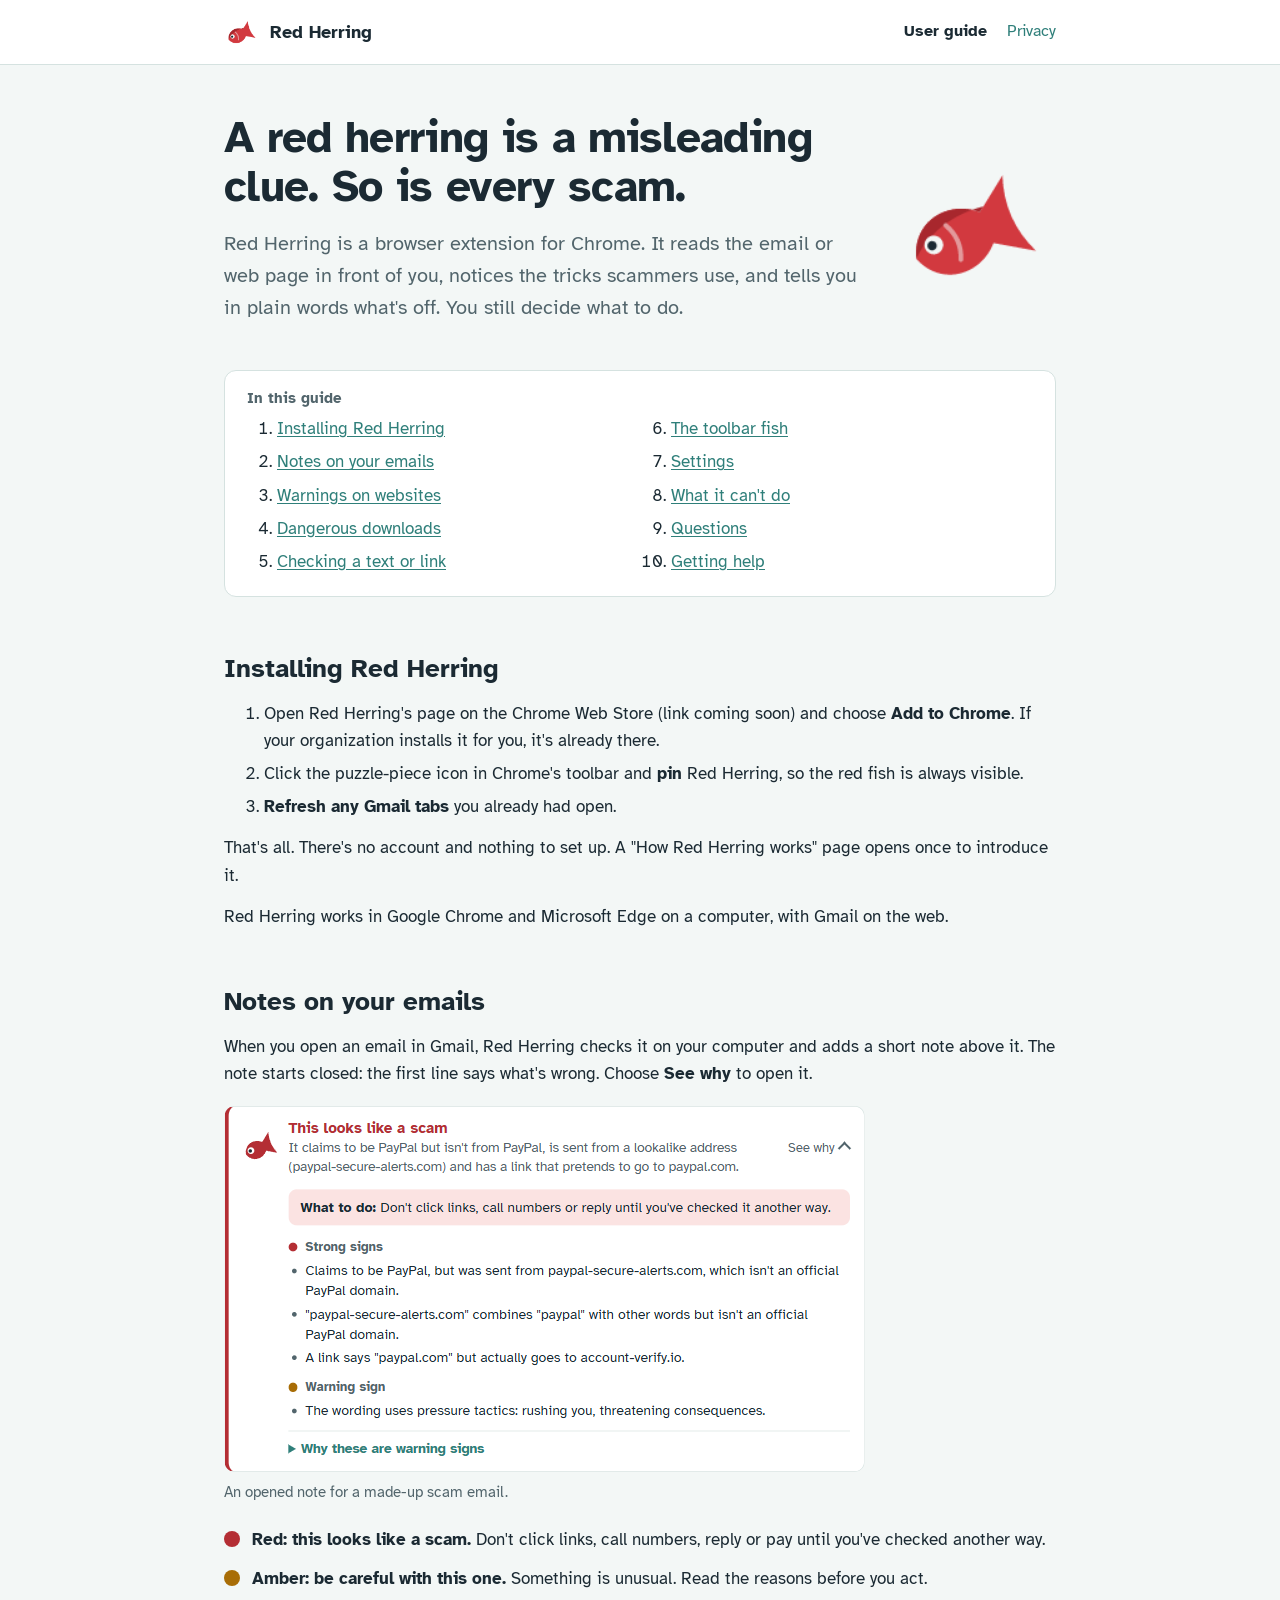
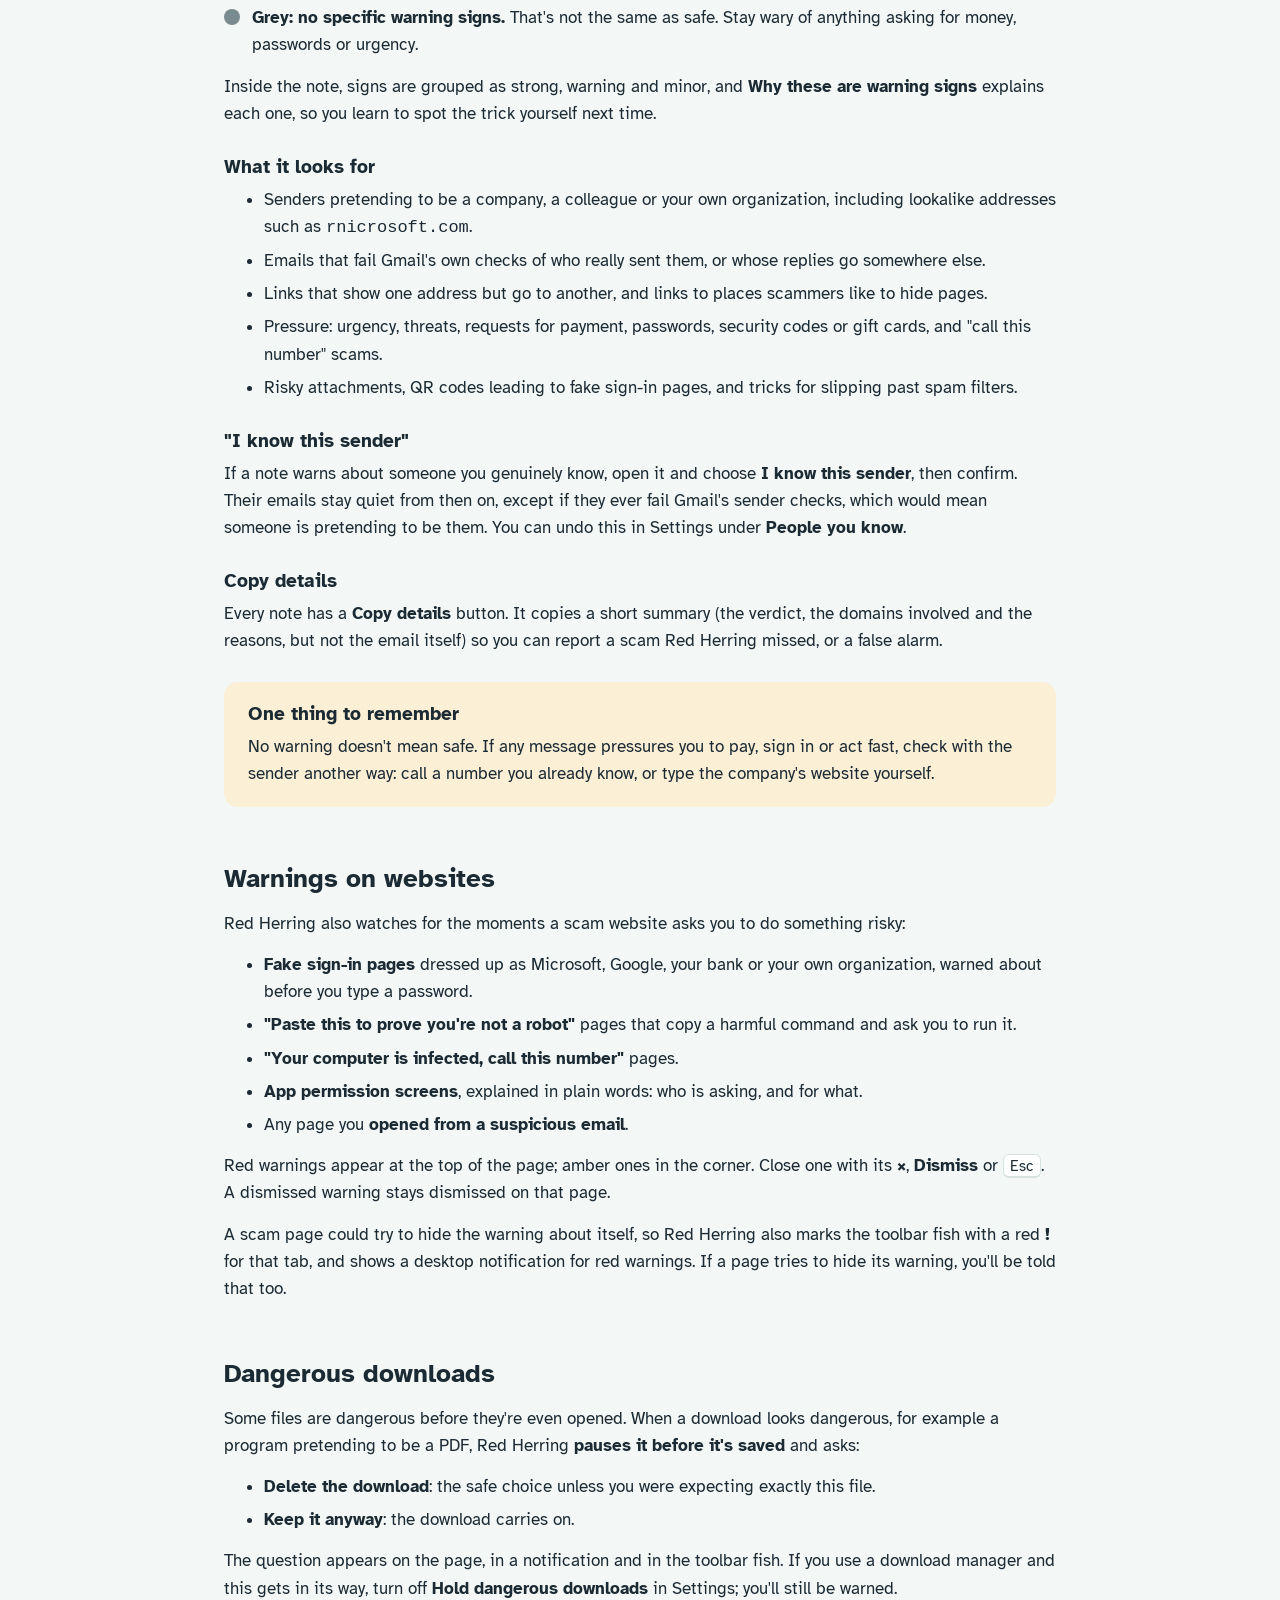
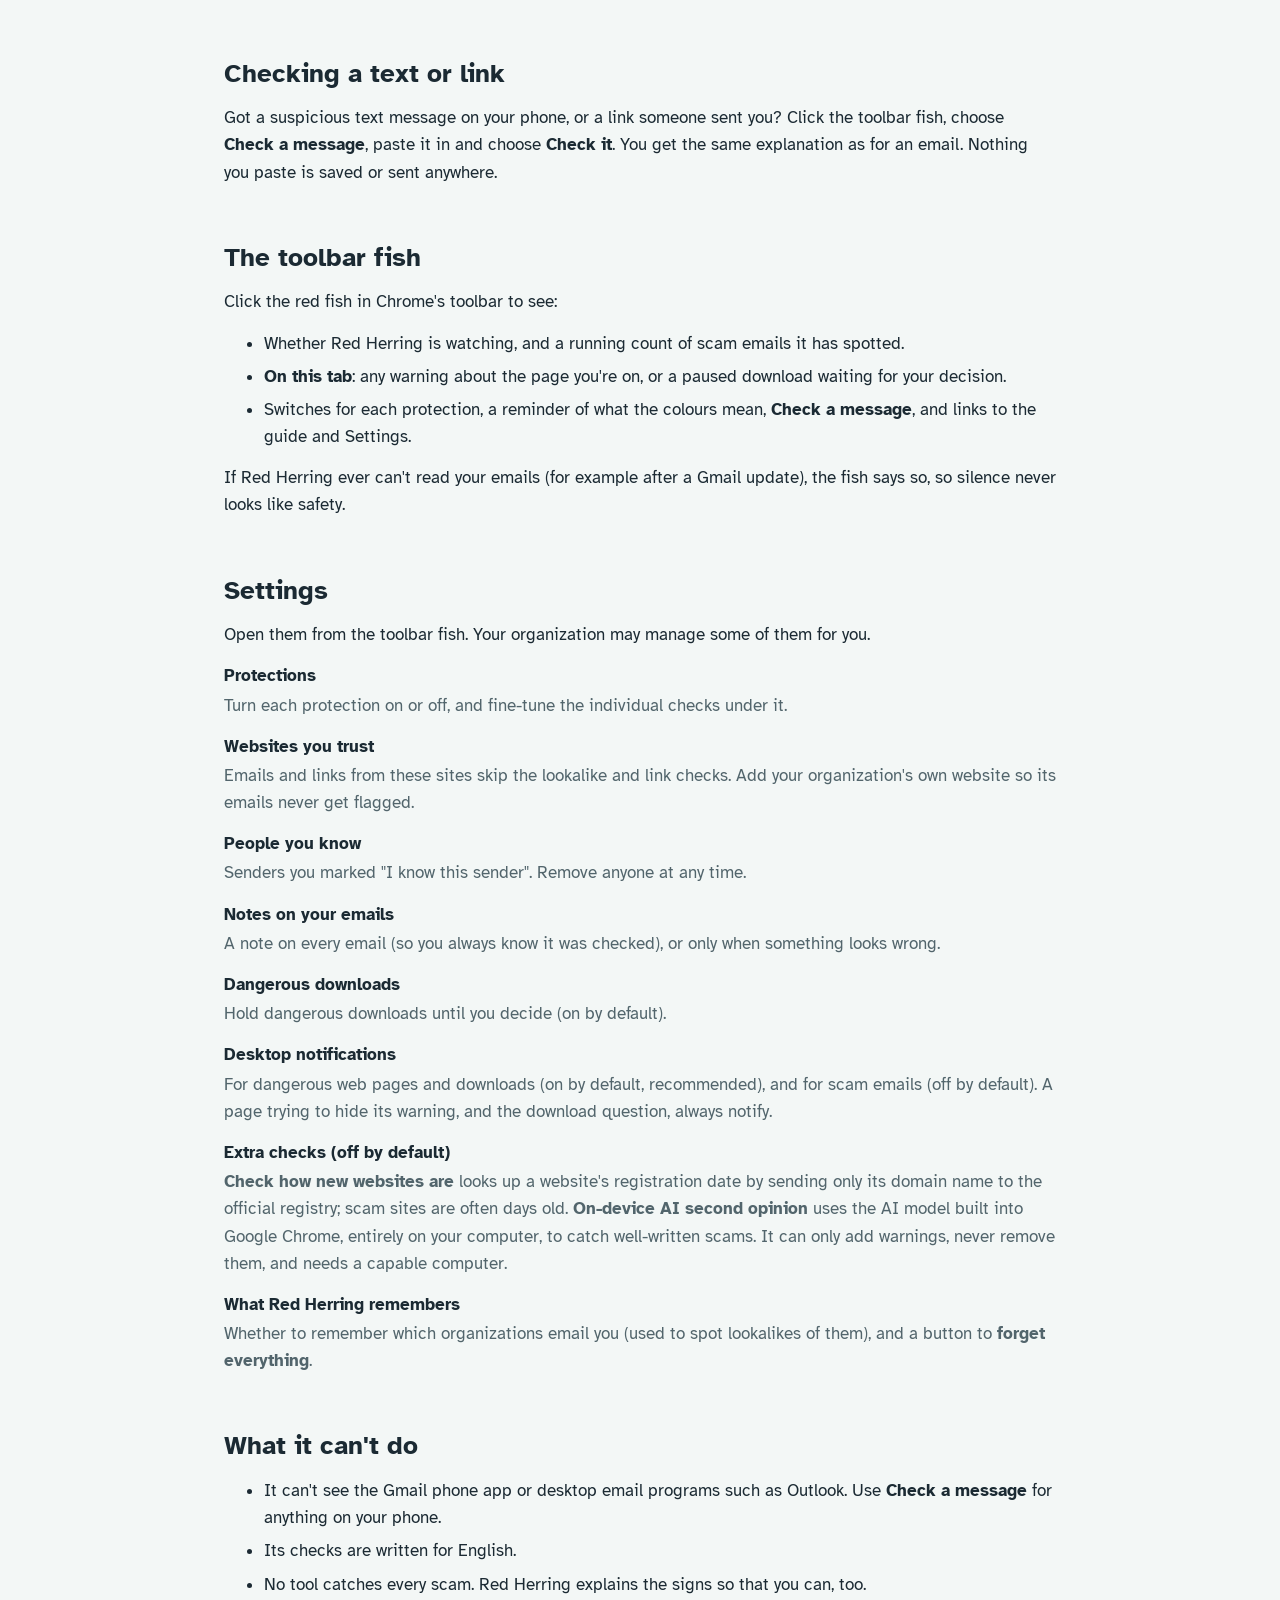
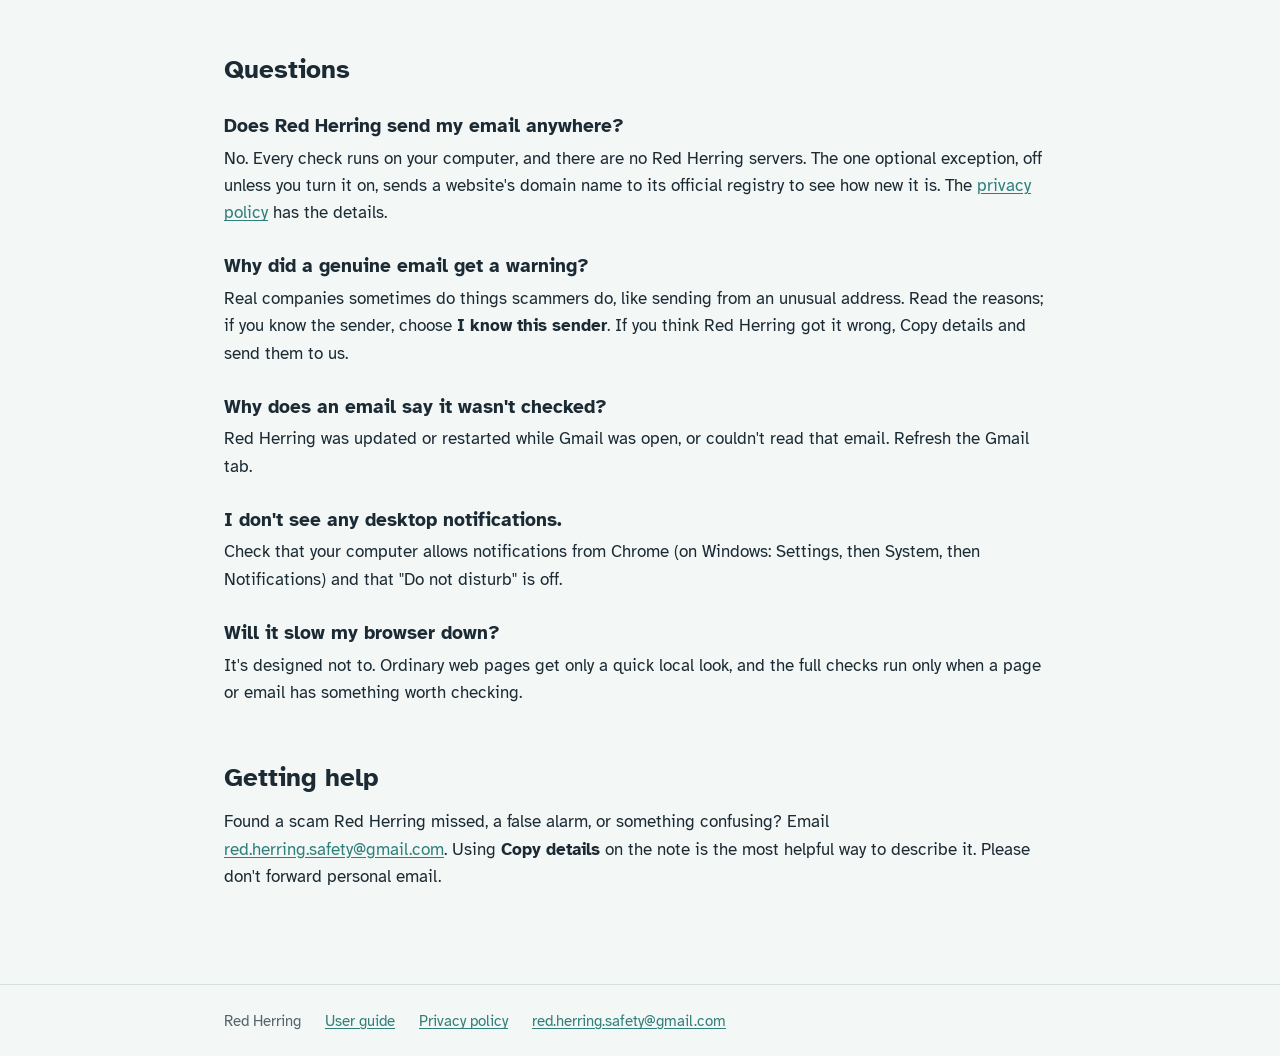
==== index.html @ 5241ccdd "Red Herring user guide and privacy policy Public pages for the Red Herring browser extension, served" ====
<!doctype html>
<html lang="en">
<head>
  <meta charset="utf-8">
  <meta name="viewport" content="width=device-width, initial-scale=1">
  <title>Red Herring user guide</title>
  <meta name="description" content="Red Herring explains why an email, sign-in page or download looks like a scam, in plain words. Everything runs on your computer.">
  <link rel="icon" href="assets/favicon.png">
  <link rel="stylesheet" href="assets/site.css">
</head>
<body>
  <header class="site-header">
    <div class="inner">
      <a class="brand" href="./"><img src="assets/fish.png" alt="">Red Herring</a>
      <nav aria-label="Site">
        <a href="./" aria-current="page">User guide</a>
        <a href="privacy.html">Privacy</a>
      </nav>
    </div>
  </header>

  <main>
    <div class="hero">
      <div>
        <h1>A red herring is a misleading clue. So is every scam.</h1>
        <p class="lede">Red Herring is a browser extension for Chrome. It reads the email or web page in front of you, notices the tricks scammers use, and tells you in plain words what's off. You still decide what to do.</p>
      </div>
      <img src="assets/fish.png" alt="The Red Herring fish">
    </div>

    <nav class="contents" aria-labelledby="contents-heading">
      <h2 id="contents-heading">In this guide</h2>
      <ol>
        <li><a href="#install">Installing Red Herring</a></li>
        <li><a href="#email">Notes on your emails</a></li>
        <li><a href="#web">Warnings on websites</a></li>
        <li><a href="#downloads">Dangerous downloads</a></li>
        <li><a href="#check">Checking a text or link</a></li>
        <li><a href="#popup">The toolbar fish</a></li>
        <li><a href="#settings">Settings</a></li>
        <li><a href="#limits">What it can't do</a></li>
        <li><a href="#faq">Questions</a></li>
        <li><a href="#help">Getting help</a></li>
      </ol>
    </nav>

    <h2 id="install">Installing Red Herring</h2>
    <ol>
      <li>Open Red Herring's page on the Chrome Web Store (link coming soon) and choose <strong>Add to Chrome</strong>. If your organization installs it for you, it's already there.</li>
      <li>Click the puzzle-piece icon in Chrome's toolbar and <strong>pin</strong> Red Herring, so the red fish is always visible.</li>
      <li><strong>Refresh any Gmail tabs</strong> you already had open.</li>
    </ol>
    <p>That's all. There's no account and nothing to set up. A "How Red Herring works" page opens once to introduce it.</p>
    <p>Red Herring works in Google Chrome and Microsoft Edge on a computer, with Gmail on the web.</p>

    <h2 id="email">Notes on your emails</h2>
    <p>When you open an email in Gmail, Red Herring checks it on your computer and adds a short note above it. The note starts closed: the first line says what's wrong. Choose <strong>See why</strong> to open it.</p>
    <figure>
      <img src="assets/example-note.png" width="641" height="367" alt="An opened Red Herring note headed 'This looks like a scam', listing strong signs: a sender pretending to be PayPal from a lookalike address, and a link that pretends to go to paypal.com.">
      <figcaption>An opened note for a made-up scam email.</figcaption>
    </figure>
    <ul class="key">
      <li><span class="swatch danger"></span><span><strong>Red: this looks like a scam.</strong> Don't click links, call numbers, reply or pay until you've checked another way.</span></li>
      <li><span class="swatch caution"></span><span><strong>Amber: be careful with this one.</strong> Something is unusual. Read the reasons before you act.</span></li>
      <li><span class="swatch ok"></span><span><strong>Grey: no specific warning signs.</strong> That's not the same as safe. Stay wary of anything asking for money, passwords or urgency.</span></li>
    </ul>
    <p>Inside the note, signs are grouped as strong, warning and minor, and <strong>Why these are warning signs</strong> explains each one, so you learn to spot the trick yourself next time.</p>

    <h3>What it looks for</h3>
    <ul>
      <li>Senders pretending to be a company, a colleague or your own organization, including lookalike addresses such as <code>rnicrosoft.com</code>.</li>
      <li>Emails that fail Gmail's own checks of who really sent them, or whose replies go somewhere else.</li>
      <li>Links that show one address but go to another, and links to places scammers like to hide pages.</li>
      <li>Pressure: urgency, threats, requests for payment, passwords, security codes or gift cards, and "call this number" scams.</li>
      <li>Risky attachments, QR codes leading to fake sign-in pages, and tricks for slipping past spam filters.</li>
    </ul>

    <h3>"I know this sender"</h3>
    <p>If a note warns about someone you genuinely know, open it and choose <strong>I know this sender</strong>, then confirm. Their emails stay quiet from then on, except if they ever fail Gmail's sender checks, which would mean someone is pretending to be them. You can undo this in Settings under <strong>People you know</strong>.</p>

    <h3>Copy details</h3>
    <p>Every note has a <strong>Copy details</strong> button. It copies a short summary (the verdict, the domains involved and the reasons, but not the email itself) so you can report a scam Red Herring missed, or a false alarm.</p>

    <div class="callout">
      <h3>One thing to remember</h3>
      <p>No warning doesn't mean safe. If any message pressures you to pay, sign in or act fast, check with the sender another way: call a number you already know, or type the company's website yourself.</p>
    </div>

    <h2 id="web">Warnings on websites</h2>
    <p>Red Herring also watches for the moments a scam website asks you to do something risky:</p>
    <ul>
      <li><strong>Fake sign-in pages</strong> dressed up as Microsoft, Google, your bank or your own organization, warned about before you type a password.</li>
      <li><strong>"Paste this to prove you're not a robot"</strong> pages that copy a harmful command and ask you to run it.</li>
      <li><strong>"Your computer is infected, call this number"</strong> pages.</li>
      <li><strong>App permission screens</strong>, explained in plain words: who is asking, and for what.</li>
      <li>Any page you <strong>opened from a suspicious email</strong>.</li>
    </ul>
    <p>Red warnings appear at the top of the page; amber ones in the corner. Close one with its <strong>×</strong>, <strong>Dismiss</strong> or <kbd>Esc</kbd>. A dismissed warning stays dismissed on that page.</p>
    <p>A scam page could try to hide the warning about itself, so Red Herring also marks the toolbar fish with a red <strong>!</strong> for that tab, and shows a desktop notification for red warnings. If a page tries to hide its warning, you'll be told that too.</p>

    <h2 id="downloads">Dangerous downloads</h2>
    <p>Some files are dangerous before they're even opened. When a download looks dangerous, for example a program pretending to be a PDF, Red Herring <strong>pauses it before it's saved</strong> and asks:</p>
    <ul>
      <li><strong>Delete the download</strong>: the safe choice unless you were expecting exactly this file.</li>
      <li><strong>Keep it anyway</strong>: the download carries on.</li>
    </ul>
    <p>The question appears on the page, in a notification and in the toolbar fish. If you use a download manager and this gets in its way, turn off <strong>Hold dangerous downloads</strong> in Settings; you'll still be warned.</p>

    <h2 id="check">Checking a text or link</h2>
    <p>Got a suspicious text message on your phone, or a link someone sent you? Click the toolbar fish, choose <strong>Check a message</strong>, paste it in and choose <strong>Check it</strong>. You get the same explanation as for an email. Nothing you paste is saved or sent anywhere.</p>

    <h2 id="popup">The toolbar fish</h2>
    <p>Click the red fish in Chrome's toolbar to see:</p>
    <ul>
      <li>Whether Red Herring is watching, and a running count of scam emails it has spotted.</li>
      <li><strong>On this tab</strong>: any warning about the page you're on, or a paused download waiting for your decision.</li>
      <li>Switches for each protection, a reminder of what the colours mean, <strong>Check a message</strong>, and links to the guide and Settings.</li>
    </ul>
    <p>If Red Herring ever can't read your emails (for example after a Gmail update), the fish says so, so silence never looks like safety.</p>

    <h2 id="settings">Settings</h2>
    <p>Open them from the toolbar fish. Your organization may manage some of them for you.</p>
    <dl>
      <dt>Protections</dt>
      <dd>Turn each protection on or off, and fine-tune the individual checks under it.</dd>
      <dt>Websites you trust</dt>
      <dd>Emails and links from these sites skip the lookalike and link checks. Add your organization's own website so its emails never get flagged.</dd>
      <dt>People you know</dt>
      <dd>Senders you marked "I know this sender". Remove anyone at any time.</dd>
      <dt>Notes on your emails</dt>
      <dd>A note on every email (so you always know it was checked), or only when something looks wrong.</dd>
      <dt>Dangerous downloads</dt>
      <dd>Hold dangerous downloads until you decide (on by default).</dd>
      <dt>Desktop notifications</dt>
      <dd>For dangerous web pages and downloads (on by default, recommended), and for scam emails (off by default). A page trying to hide its warning, and the download question, always notify.</dd>
      <dt>Extra checks (off by default)</dt>
      <dd><strong>Check how new websites are</strong> looks up a website's registration date by sending only its domain name to the official registry; scam sites are often days old. <strong>On-device AI second opinion</strong> uses the AI model built into Google Chrome, entirely on your computer, to catch well-written scams. It can only add warnings, never remove them, and needs a capable computer.</dd>
      <dt>What Red Herring remembers</dt>
      <dd>Whether to remember which organizations email you (used to spot lookalikes of them), and a button to <strong>forget everything</strong>.</dd>
    </dl>

    <h2 id="limits">What it can't do</h2>
    <ul>
      <li>It can't see the Gmail phone app or desktop email programs such as Outlook. Use <strong>Check a message</strong> for anything on your phone.</li>
      <li>Its checks are written for English.</li>
      <li>No tool catches every scam. Red Herring explains the signs so that you can, too.</li>
    </ul>

    <h2 id="faq">Questions</h2>
    <h3>Does Red Herring send my email anywhere?</h3>
    <p>No. Every check runs on your computer, and there are no Red Herring servers. The one optional exception, off unless you turn it on, sends a website's domain name to its official registry to see how new it is. The <a href="privacy.html">privacy policy</a> has the details.</p>
    <h3>Why did a genuine email get a warning?</h3>
    <p>Real companies sometimes do things scammers do, like sending from an unusual address. Read the reasons; if you know the sender, choose <strong>I know this sender</strong>. If you think Red Herring got it wrong, Copy details and send them to us.</p>
    <h3>Why does an email say it wasn't checked?</h3>
    <p>Red Herring was updated or restarted while Gmail was open, or couldn't read that email. Refresh the Gmail tab.</p>
    <h3>I don't see any desktop notifications.</h3>
    <p>Check that your computer allows notifications from Chrome (on Windows: Settings, then System, then Notifications) and that "Do not disturb" is off.</p>
    <h3>Will it slow my browser down?</h3>
    <p>It's designed not to. Ordinary web pages get only a quick local look, and the full checks run only when a page or email has something worth checking.</p>

    <h2 id="help">Getting help</h2>
    <p>Found a scam Red Herring missed, a false alarm, or something confusing? Email <a href="mailto:red.herring.safety@gmail.com">red.herring.safety@gmail.com</a>. Using <strong>Copy details</strong> on the note is the most helpful way to describe it. Please don't forward personal email.</p>
  </main>

  <footer class="site-footer">
    <div class="inner">
      <span>Red Herring</span>
      <a href="./">User guide</a>
      <a href="privacy.html">Privacy policy</a>
      <a href="mailto:red.herring.safety@gmail.com">red.herring.safety@gmail.com</a>
    </div>
  </footer>
</body>
</html>
---- assets/site.css ----
/* Red Herring - public pages. Same look as the extension: calm sea tones,
   herring red kept for the fish and real danger. */

@font-face {
  font-family: 'Atkinson Hyperlegible';
  src: url('fonts/atkinson-hyperlegible-latin-400-normal.woff2') format('woff2');
  font-weight: 400;
  font-display: swap;
}
@font-face {
  font-family: 'Atkinson Hyperlegible';
  src: url('fonts/atkinson-hyperlegible-latin-700-normal.woff2') format('woff2');
  font-weight: 700;
  font-display: swap;
}

:root {
  --paper: #f3f7f6;
  --surface: #ffffff;
  --ink: #1b2a33;
  --muted: #52656c;
  --line: #d5e2e0;
  --tide: #2f7f7a;
  --tide-soft: #dcefec;
  --amber: #a86d06;
  --amber-soft: #fbefd6;
  --red: #b42e34;
  --red-soft: #fbe3e2;
  --neutral: #7a8b90;
  color-scheme: light dark;
}
@media (prefers-color-scheme: dark) {
  :root:not([data-theme='light']) {
    --paper: #12232b;
    --surface: #182d36;
    --ink: #e4eeec;
    --muted: #9db2b5;
    --line: #2a434c;
    --tide: #5db8af;
    --tide-soft: #1d3d3f;
    --amber: #e0a63a;
    --amber-soft: #3a3120;
    --red: #f0676b;
    --red-soft: #402528;
    --neutral: #8fa2a6;
  }
}

* { box-sizing: border-box; }
html { -webkit-text-size-adjust: 100%; }
body {
  margin: 0;
  background: var(--paper);
  color: var(--ink);
  font: 17px/1.6 'Atkinson Hyperlegible', system-ui, sans-serif;
}
a { color: var(--tide); text-underline-offset: 2px; }
:focus-visible { outline: 2px solid var(--tide); outline-offset: 2px; border-radius: 4px; }
.muted { color: var(--muted); }

/* Site header: the fish and name, two links. */
.site-header { border-bottom: 1px solid var(--line); background: var(--surface); }
.site-header .inner { max-width: 880px; margin: 0 auto; padding: 14px 24px; display: flex; align-items: center; gap: 12px; }
.site-header .brand { display: flex; align-items: center; gap: 10px; font-weight: 700; color: var(--ink); text-decoration: none; font-size: 18px; }
.site-header .brand img { width: 36px; height: 36px; }
.site-header nav { margin-left: auto; display: flex; gap: 20px; font-size: 16px; }
.site-header nav a { text-decoration: none; }
.site-header nav a[aria-current='page'] { color: var(--ink); font-weight: 700; }

main { max-width: 880px; margin: 0 auto; padding: 48px 24px 80px; }
main.prose { max-width: 760px; }

h1 { font-size: clamp(30px, 4.6vw, 44px); line-height: 1.12; letter-spacing: -.015em; margin: 0 0 16px; }
h2 { font-size: 26px; line-height: 1.25; margin: 56px 0 14px; }
h3 { font-size: 19px; line-height: 1.3; margin: 28px 0 6px; }
p, ul, ol { margin: 0 0 14px; }
li + li { margin-top: 6px; }
.lede { font-size: 20px; color: var(--muted); max-width: 56ch; }

/* Hero on the guide. */
.hero { display: grid; grid-template-columns: 1fr auto; gap: 32px; align-items: center; }
.hero img { width: 160px; height: 160px; }

/* Contents list for the long guide. */
.contents { margin-top: 32px; padding: 18px 22px; border: 1px solid var(--line); border-radius: 12px; background: var(--surface); }
.contents h2 { font-size: 15px; margin: 0 0 8px; color: var(--muted); }
.contents ol { margin: 0; padding-left: 30px; columns: 2; column-gap: 32px; }
.contents li { break-inside: avoid; }

/* The verdict colours, explained once. */
.key { list-style: none; padding: 0; display: grid; gap: 12px; }
.key li { display: grid; grid-template-columns: 16px 1fr; gap: 12px; align-items: start; margin: 0; }
.key .swatch { width: 16px; height: 16px; border-radius: 50%; margin-top: 5px; }
.key .danger { background: var(--red); }
.key .caution { background: var(--amber); }
.key .ok { background: var(--neutral); }

figure { margin: 18px 0 22px; }
figure img { display: block; max-width: 100%; height: auto; border-radius: 10px; }
figcaption { font-size: 15px; color: var(--muted); margin-top: 8px; }

/* Settings and permissions read as definition lists. */
dl { margin: 0 0 14px; }
dt { font-weight: 700; margin-top: 14px; }
dd { margin: 2px 0 0; color: var(--muted); }

table { width: 100%; border-collapse: collapse; margin: 8px 0 20px; font-size: 16px; }
th, td { text-align: left; vertical-align: top; padding: 10px 12px; border-bottom: 1px solid var(--line); }
th { font-size: 14px; color: var(--muted); font-weight: 700; }
.table-wrap { overflow-x: auto; }

.callout { margin: 28px 0; padding: 20px 24px; border-radius: 14px; background: var(--amber-soft); }
.callout h2, .callout h3 { margin-top: 0; }
.callout p:last-child { margin-bottom: 0; }

.summary { padding: 20px 24px; border-radius: 14px; background: var(--tide-soft); }
.summary p:last-child { margin-bottom: 0; }

kbd { font: inherit; font-size: .9em; padding: 1px 6px; border: 1px solid var(--line); border-bottom-width: 2px; border-radius: 6px; background: var(--surface); }

.site-footer { border-top: 1px solid var(--line); }
.site-footer .inner { max-width: 880px; margin: 0 auto; padding: 24px; font-size: 15px; color: var(--muted); display: flex; flex-wrap: wrap; gap: 8px 24px; }

@media (max-width: 700px) {
  body { font-size: 16px; }
  main { padding: 32px 16px 64px; }
  .site-header .inner, .site-footer .inner { padding-left: 16px; padding-right: 16px; }
  .hero { grid-template-columns: 1fr; }
  .hero img { width: 96px; height: 96px; order: -1; }
  .contents ol { columns: 1; }
  /* The privacy table stacks: what, then why and where it goes. */
  table, tbody, tr, td { display: block; }
  thead { display: none; }
  tr { padding: 12px 0; border-bottom: 1px solid var(--line); }
  td { border: 0; padding: 2px 0; }
  td:first-child { font-weight: 700; }
  td:nth-child(2)::before { content: 'Why: '; color: var(--muted); font-weight: 700; }
  td:nth-child(3)::before { content: 'Where it goes: '; color: var(--muted); font-weight: 700; }
}
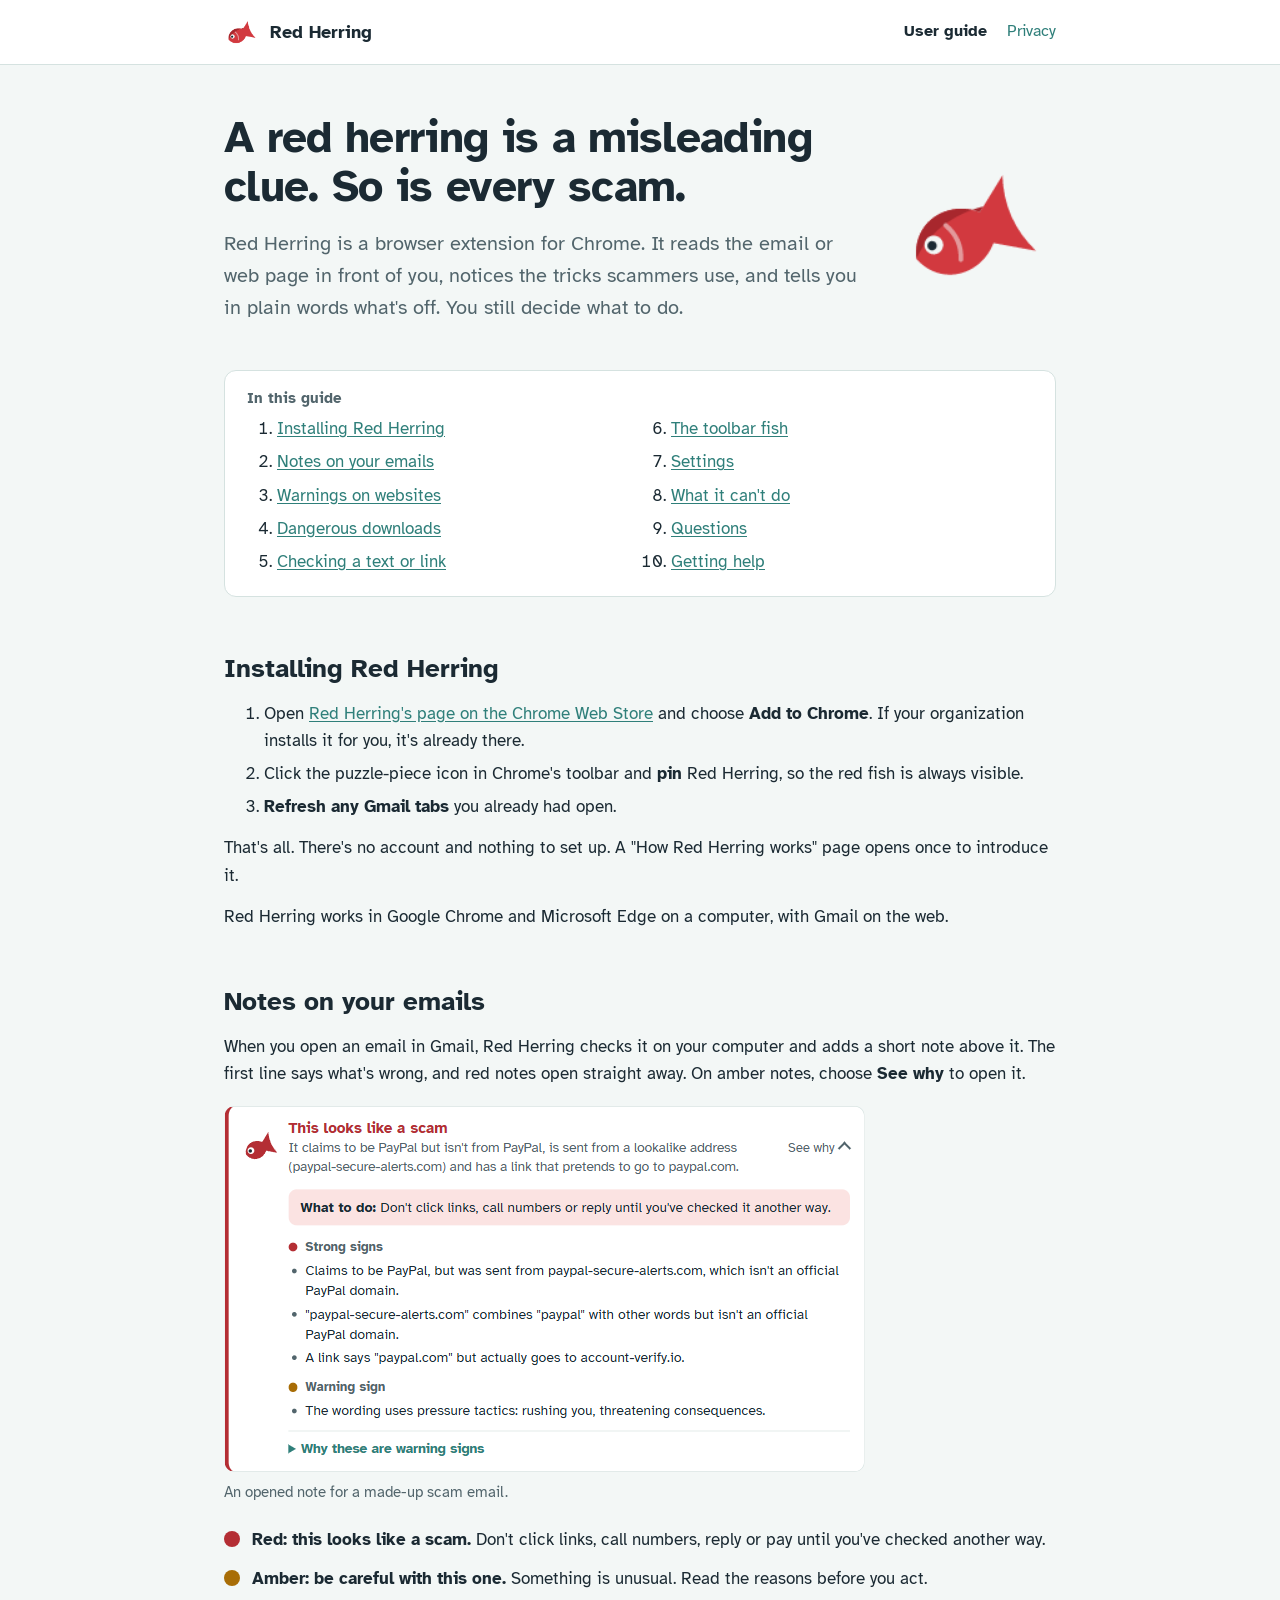
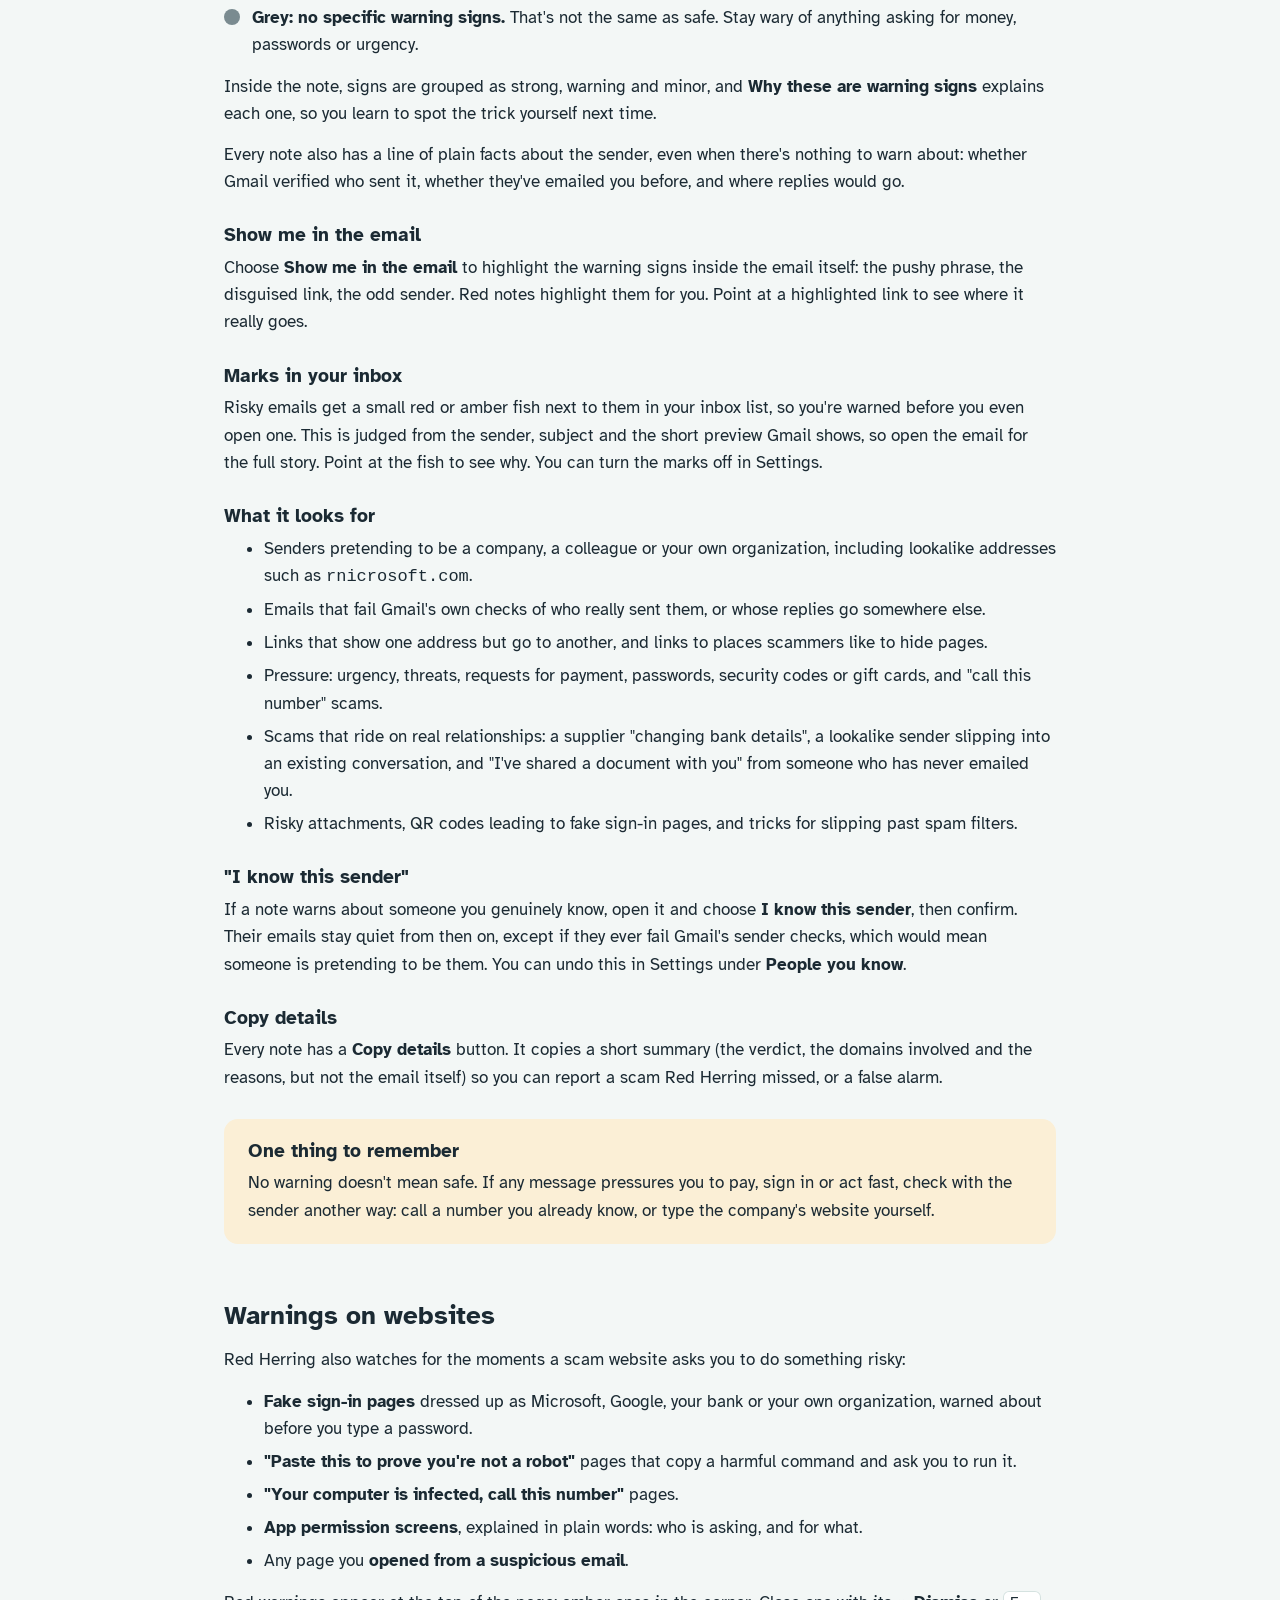
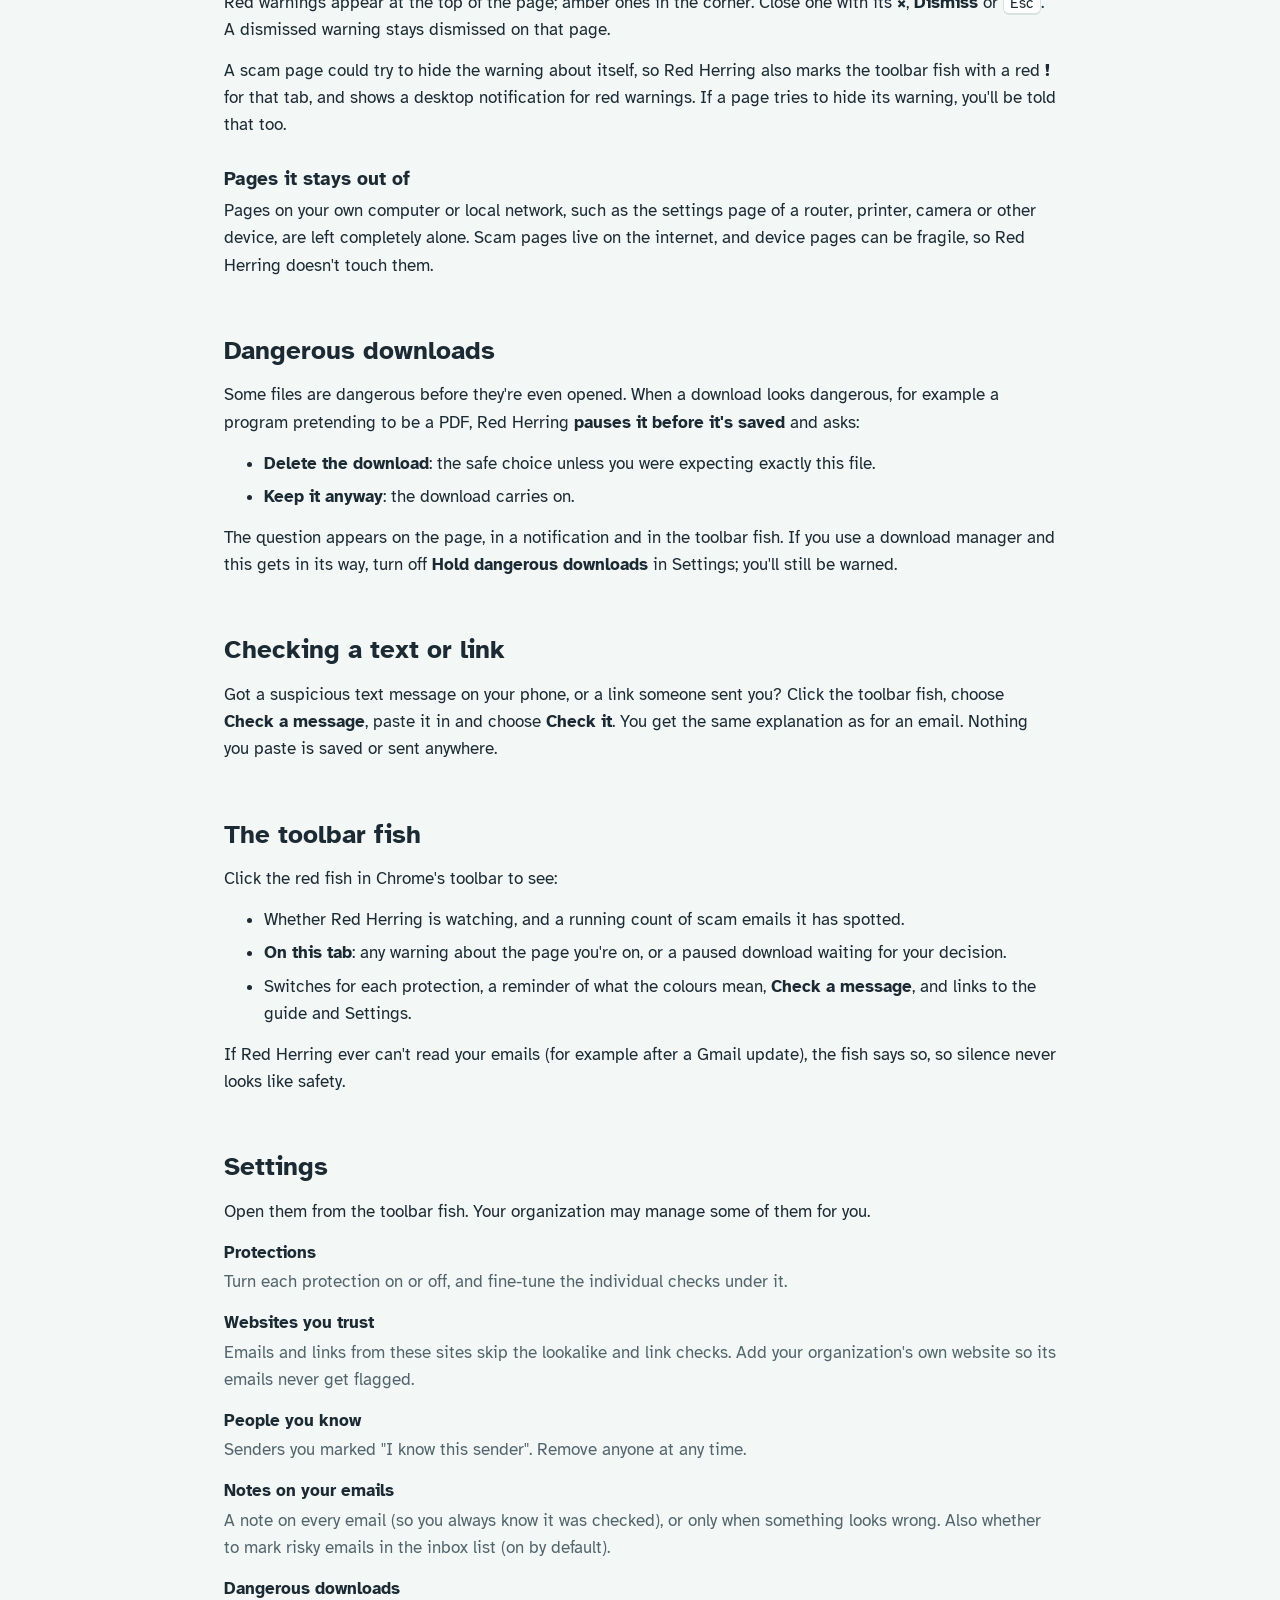
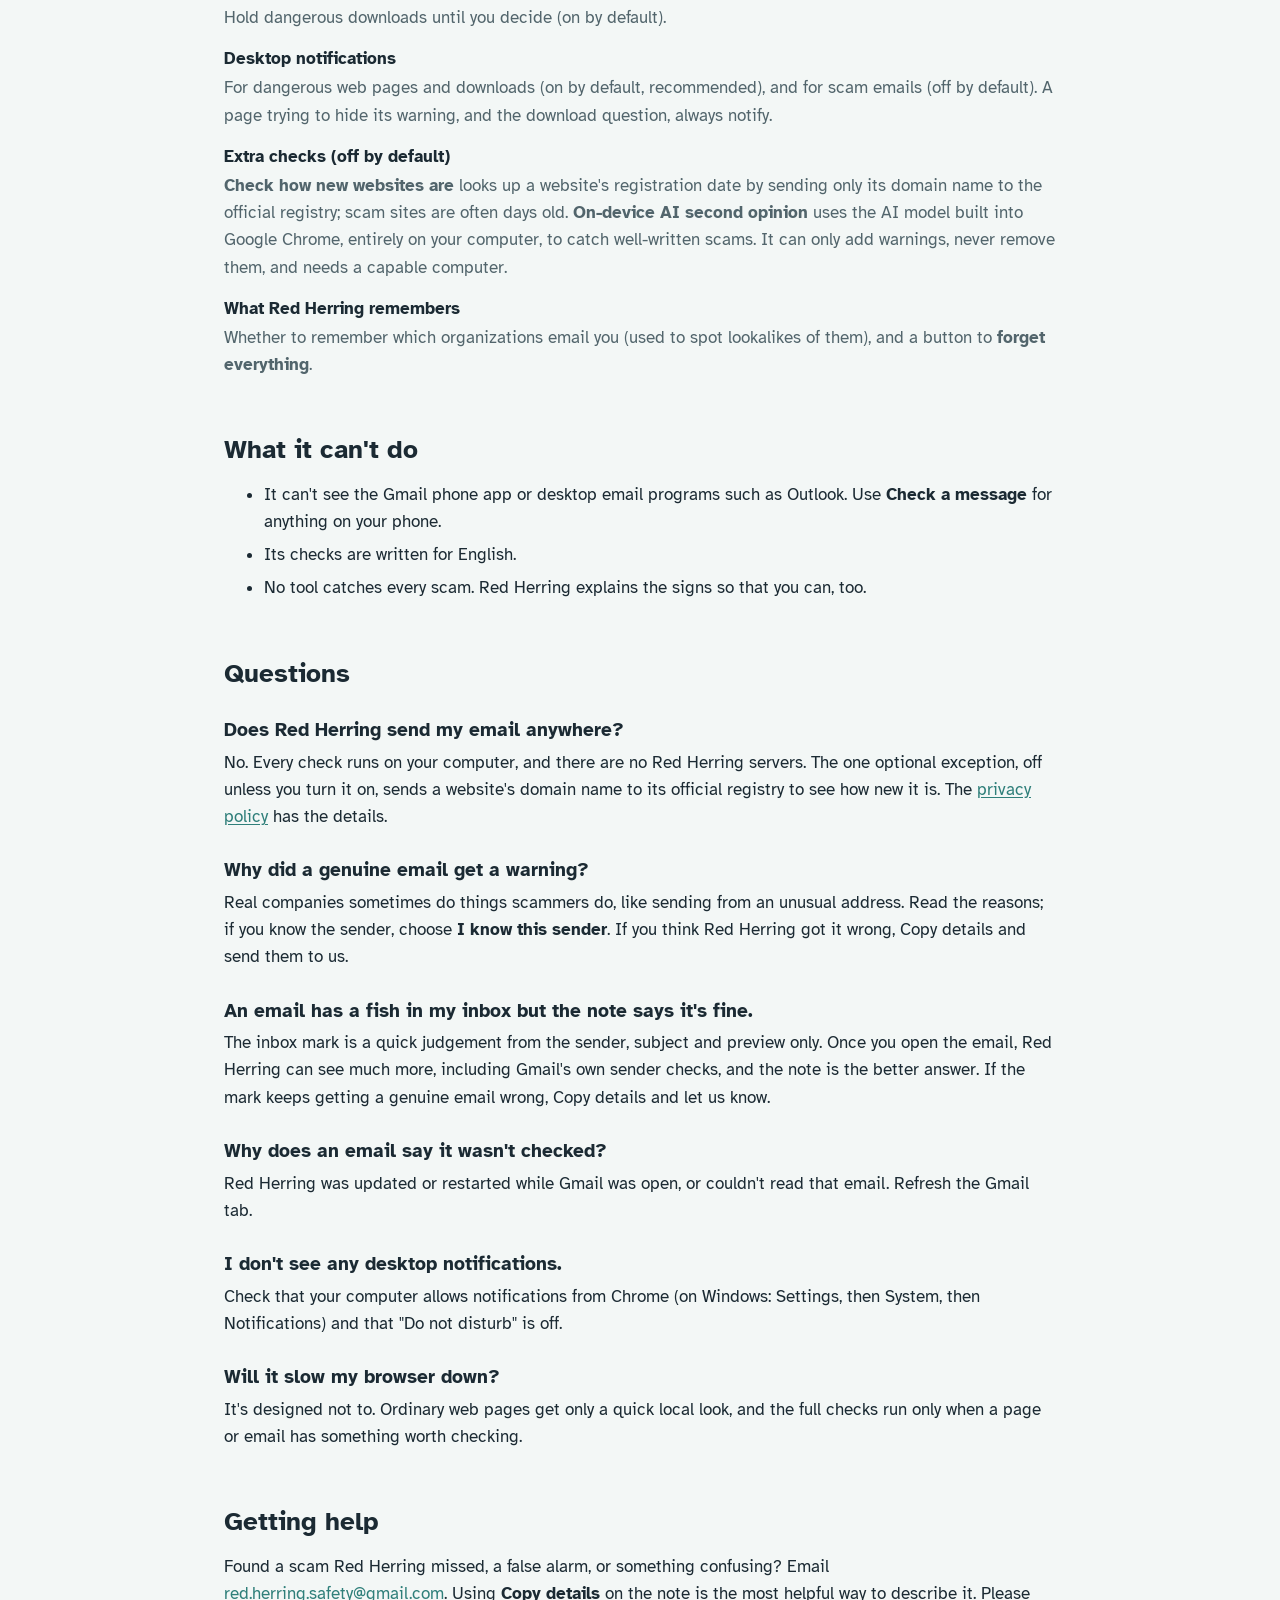
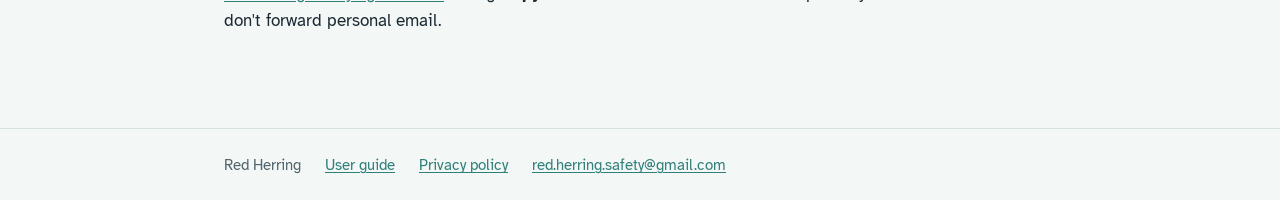
==== commit 6efef5d8: "Guide and privacy policy for 1.2.8: store link, inbox marks, Show me, sender facts, relationship sca" ====
--- a/index.html
+++ b/index.html
@@ -46,7 +46,7 @@
 
     <h2 id="install">Installing Red Herring</h2>
     <ol>
-      <li>Open Red Herring's page on the Chrome Web Store (link coming soon) and choose <strong>Add to Chrome</strong>. If your organization installs it for you, it's already there.</li>
+      <li>Open <a href="https://chromewebstore.google.com/detail/red-herring/didoebahhckkopghepgphhikphgeneka">Red Herring's page on the Chrome Web Store</a> and choose <strong>Add to Chrome</strong>. If your organization installs it for you, it's already there.</li>
       <li>Click the puzzle-piece icon in Chrome's toolbar and <strong>pin</strong> Red Herring, so the red fish is always visible.</li>
       <li><strong>Refresh any Gmail tabs</strong> you already had open.</li>
     </ol>
@@ -54,7 +54,7 @@
     <p>Red Herring works in Google Chrome and Microsoft Edge on a computer, with Gmail on the web.</p>
 
     <h2 id="email">Notes on your emails</h2>
-    <p>When you open an email in Gmail, Red Herring checks it on your computer and adds a short note above it. The note starts closed: the first line says what's wrong. Choose <strong>See why</strong> to open it.</p>
+    <p>When you open an email in Gmail, Red Herring checks it on your computer and adds a short note above it. The first line says what's wrong, and red notes open straight away. On amber notes, choose <strong>See why</strong> to open it.</p>
     <figure>
       <img src="assets/example-note.png" width="641" height="367" alt="An opened Red Herring note headed 'This looks like a scam', listing strong signs: a sender pretending to be PayPal from a lookalike address, and a link that pretends to go to paypal.com.">
       <figcaption>An opened note for a made-up scam email.</figcaption>
@@ -65,6 +65,13 @@
       <li><span class="swatch ok"></span><span><strong>Grey: no specific warning signs.</strong> That's not the same as safe. Stay wary of anything asking for money, passwords or urgency.</span></li>
     </ul>
     <p>Inside the note, signs are grouped as strong, warning and minor, and <strong>Why these are warning signs</strong> explains each one, so you learn to spot the trick yourself next time.</p>
+    <p>Every note also has a line of plain facts about the sender, even when there's nothing to warn about: whether Gmail verified who sent it, whether they've emailed you before, and where replies would go.</p>
+
+    <h3>Show me in the email</h3>
+    <p>Choose <strong>Show me in the email</strong> to highlight the warning signs inside the email itself: the pushy phrase, the disguised link, the odd sender. Red notes highlight them for you. Point at a highlighted link to see where it really goes.</p>
+
+    <h3>Marks in your inbox</h3>
+    <p>Risky emails get a small red or amber fish next to them in your inbox list, so you're warned before you even open one. This is judged from the sender, subject and the short preview Gmail shows, so open the email for the full story. Point at the fish to see why. You can turn the marks off in Settings.</p>
 
     <h3>What it looks for</h3>
     <ul>
@@ -72,6 +79,7 @@
       <li>Emails that fail Gmail's own checks of who really sent them, or whose replies go somewhere else.</li>
       <li>Links that show one address but go to another, and links to places scammers like to hide pages.</li>
       <li>Pressure: urgency, threats, requests for payment, passwords, security codes or gift cards, and "call this number" scams.</li>
+      <li>Scams that ride on real relationships: a supplier "changing bank details", a lookalike sender slipping into an existing conversation, and "I've shared a document with you" from someone who has never emailed you.</li>
       <li>Risky attachments, QR codes leading to fake sign-in pages, and tricks for slipping past spam filters.</li>
     </ul>
 
@@ -97,6 +105,8 @@
     </ul>
     <p>Red warnings appear at the top of the page; amber ones in the corner. Close one with its <strong>×</strong>, <strong>Dismiss</strong> or <kbd>Esc</kbd>. A dismissed warning stays dismissed on that page.</p>
     <p>A scam page could try to hide the warning about itself, so Red Herring also marks the toolbar fish with a red <strong>!</strong> for that tab, and shows a desktop notification for red warnings. If a page tries to hide its warning, you'll be told that too.</p>
+    <h3>Pages it stays out of</h3>
+    <p>Pages on your own computer or local network, such as the settings page of a router, printer, camera or other device, are left completely alone. Scam pages live on the internet, and device pages can be fragile, so Red Herring doesn't touch them.</p>
 
     <h2 id="downloads">Dangerous downloads</h2>
     <p>Some files are dangerous before they're even opened. When a download looks dangerous, for example a program pretending to be a PDF, Red Herring <strong>pauses it before it's saved</strong> and asks:</p>
@@ -128,7 +138,7 @@
       <dt>People you know</dt>
       <dd>Senders you marked "I know this sender". Remove anyone at any time.</dd>
       <dt>Notes on your emails</dt>
-      <dd>A note on every email (so you always know it was checked), or only when something looks wrong.</dd>
+      <dd>A note on every email (so you always know it was checked), or only when something looks wrong. Also whether to mark risky emails in the inbox list (on by default).</dd>
       <dt>Dangerous downloads</dt>
       <dd>Hold dangerous downloads until you decide (on by default).</dd>
       <dt>Desktop notifications</dt>
@@ -151,6 +161,8 @@
     <p>No. Every check runs on your computer, and there are no Red Herring servers. The one optional exception, off unless you turn it on, sends a website's domain name to its official registry to see how new it is. The <a href="privacy.html">privacy policy</a> has the details.</p>
     <h3>Why did a genuine email get a warning?</h3>
     <p>Real companies sometimes do things scammers do, like sending from an unusual address. Read the reasons; if you know the sender, choose <strong>I know this sender</strong>. If you think Red Herring got it wrong, Copy details and send them to us.</p>
+    <h3>An email has a fish in my inbox but the note says it's fine.</h3>
+    <p>The inbox mark is a quick judgement from the sender, subject and preview only. Once you open the email, Red Herring can see much more, including Gmail's own sender checks, and the note is the better answer. If the mark keeps getting a genuine email wrong, Copy details and let us know.</p>
     <h3>Why does an email say it wasn't checked?</h3>
     <p>Red Herring was updated or restarted while Gmail was open, or couldn't read that email. Refresh the Gmail tab.</p>
     <h3>I don't see any desktop notifications.</h3>
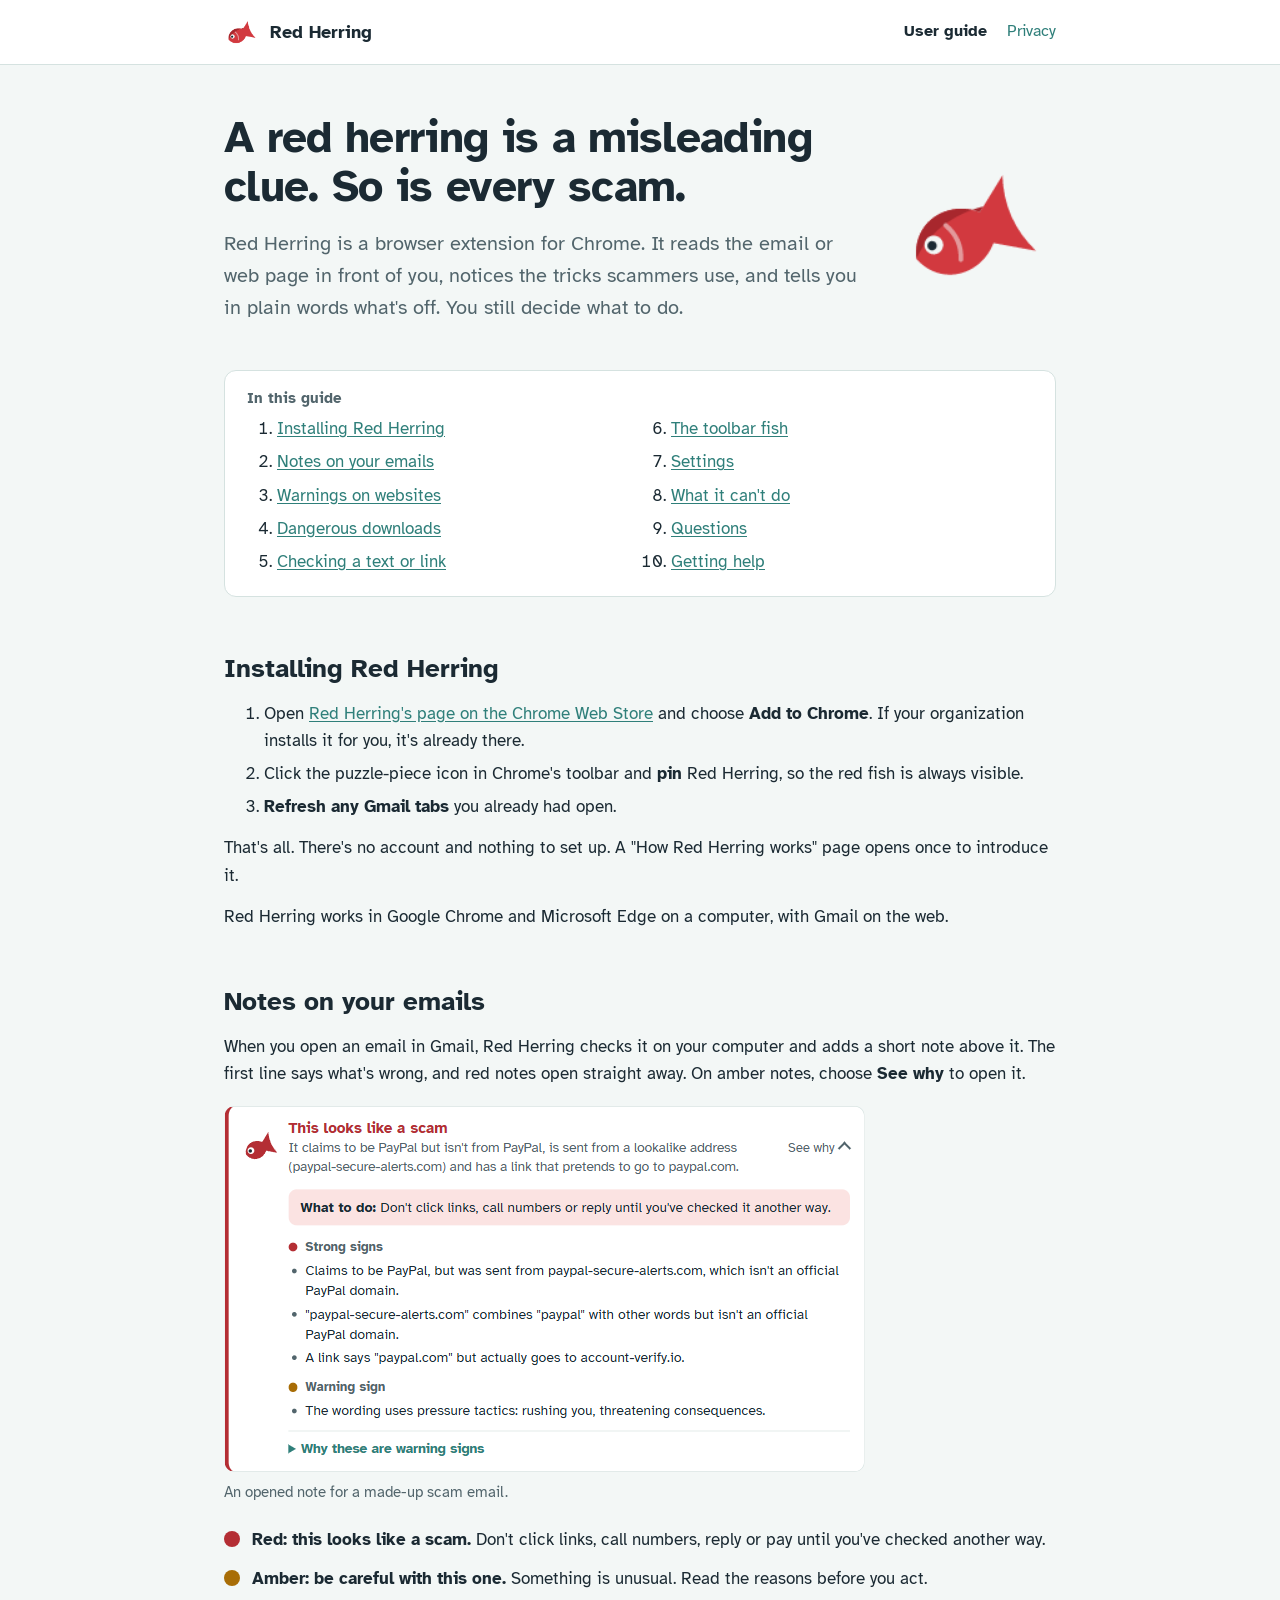
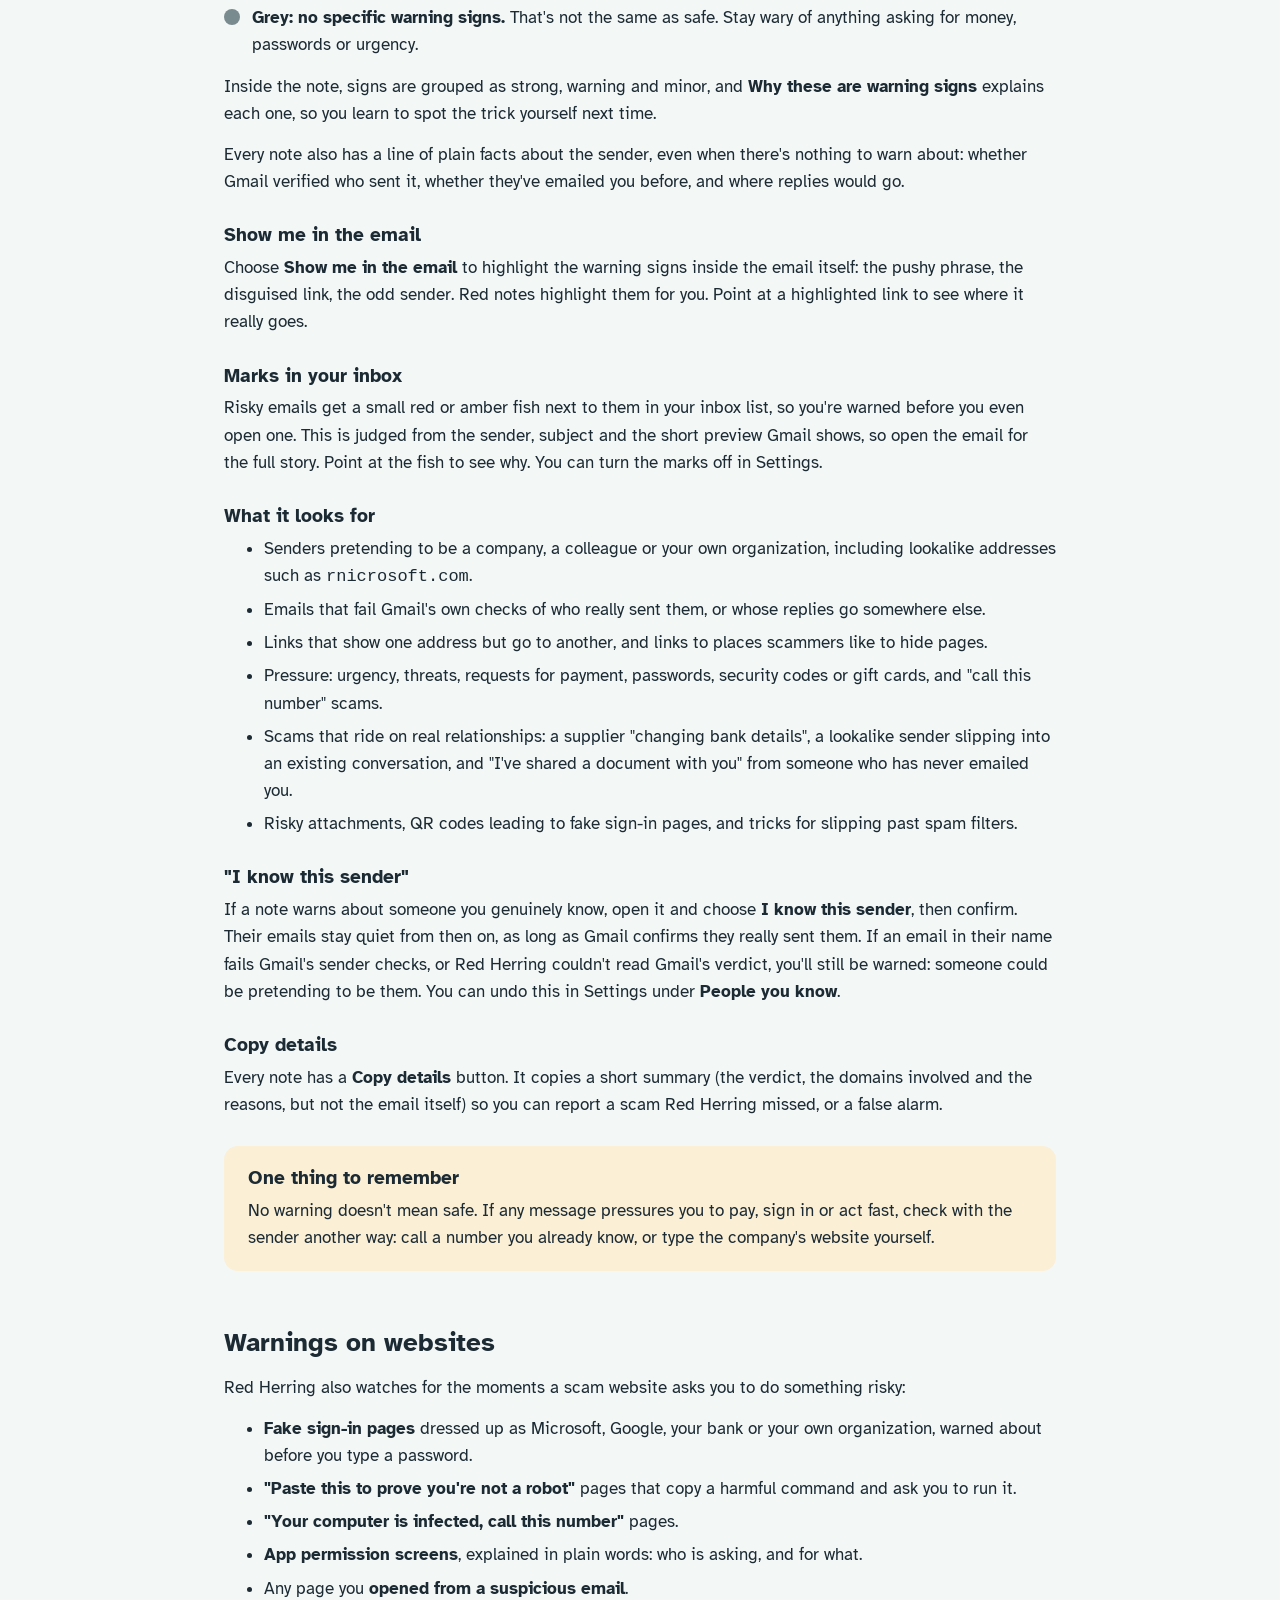
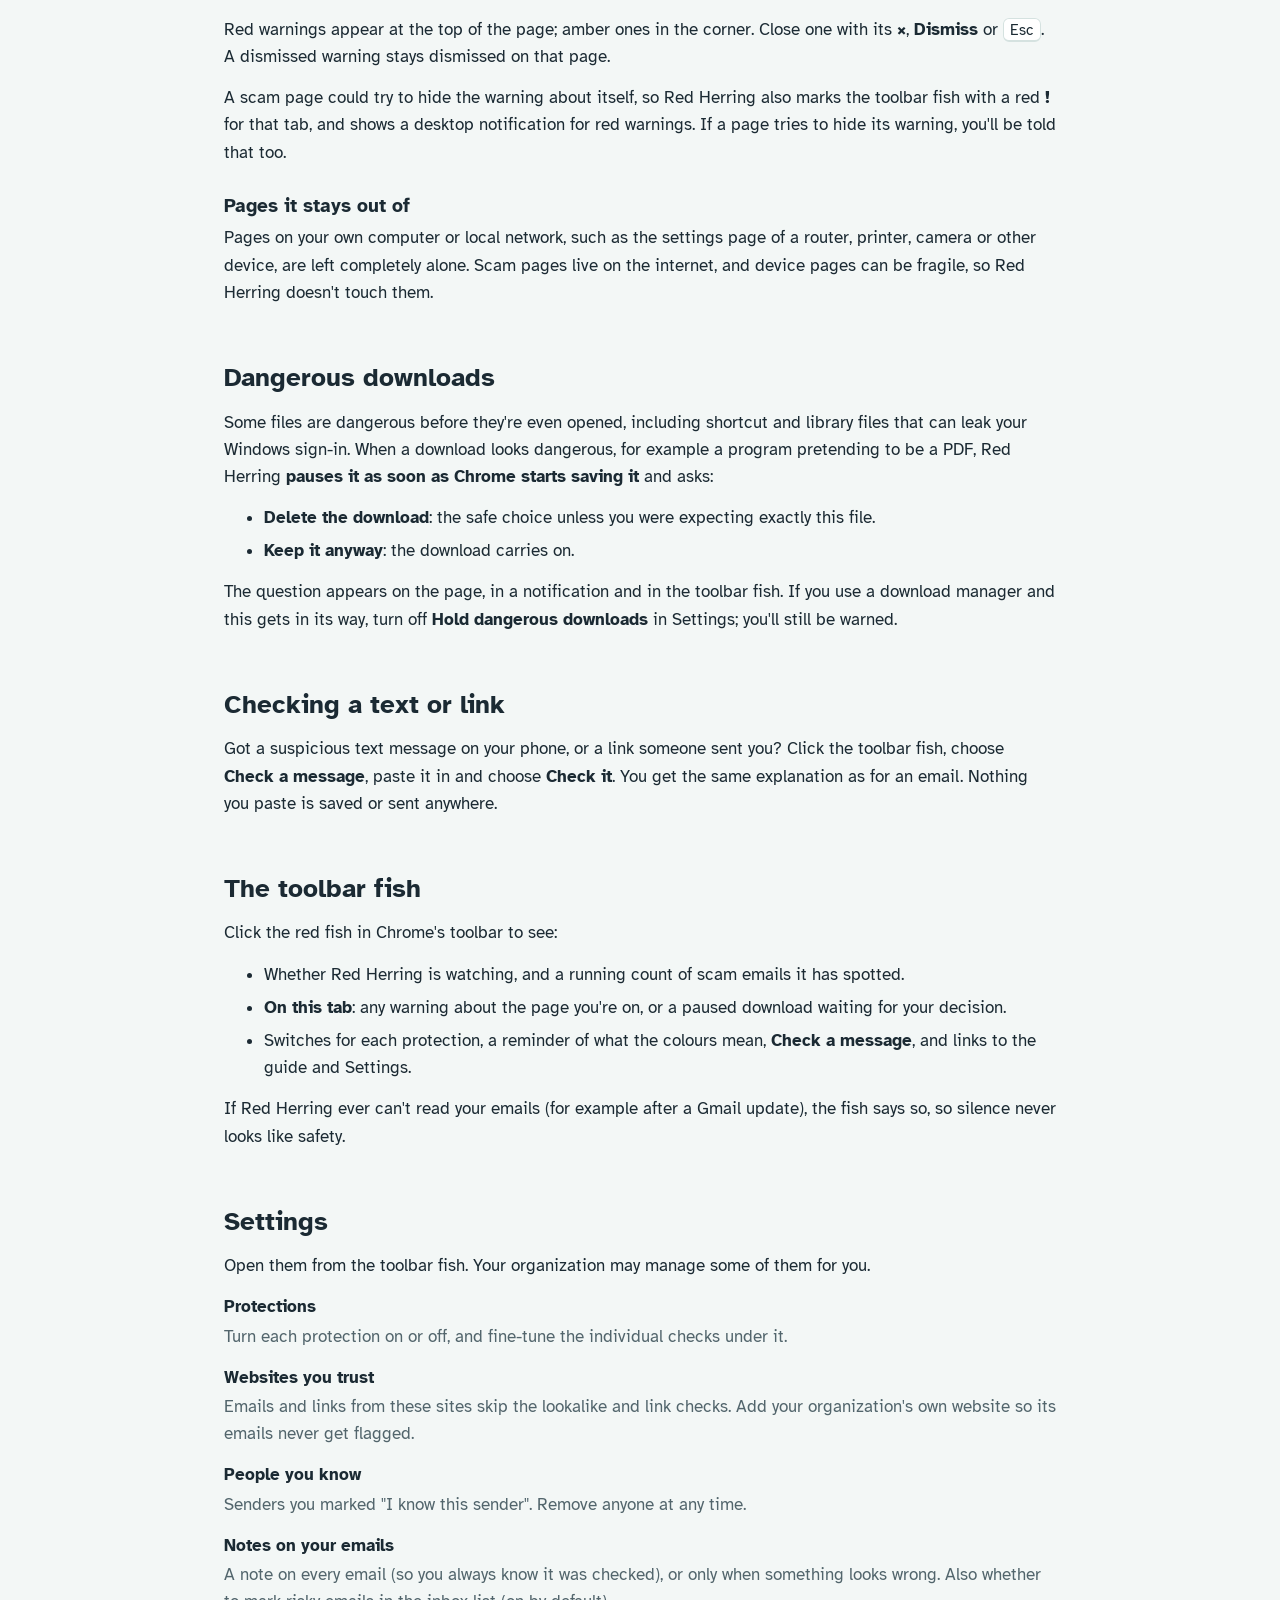
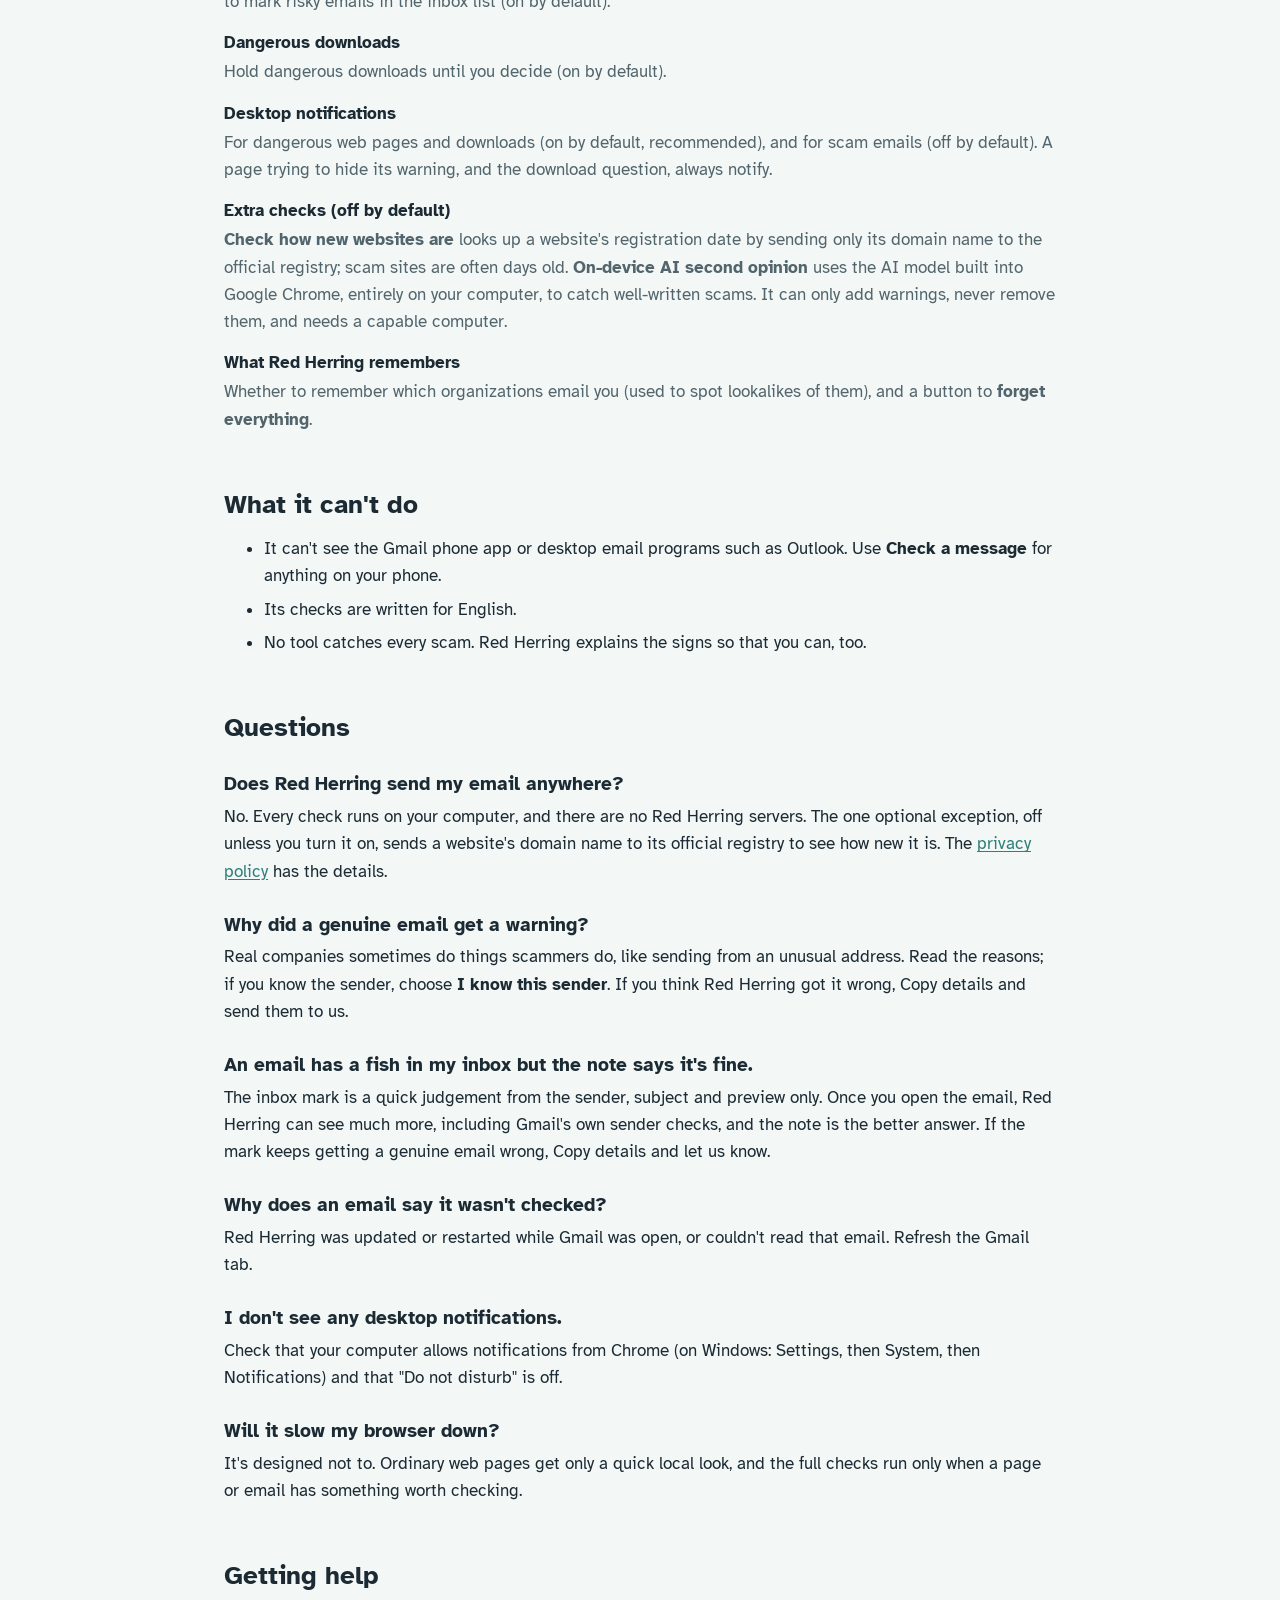
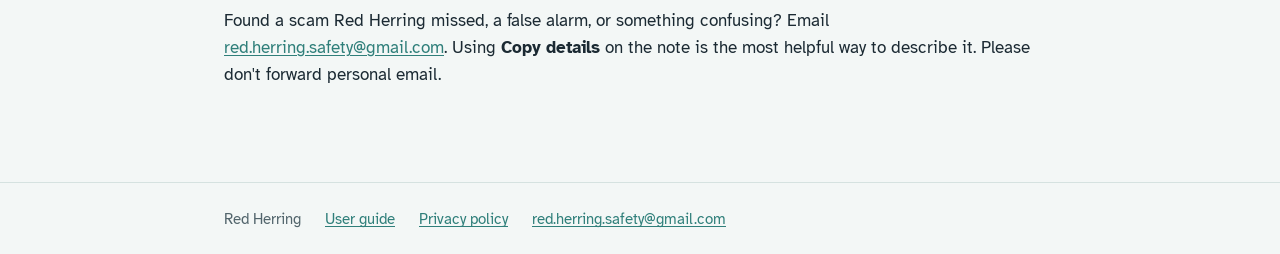
==== commit 5b23c5fe: "Guide and privacy policy for 1.3.0: trust needs Gmail's confirmation, download pause timing, what Co" ====
--- a/index.html
+++ b/index.html
@@ -84,7 +84,7 @@
     </ul>
 
     <h3>"I know this sender"</h3>
-    <p>If a note warns about someone you genuinely know, open it and choose <strong>I know this sender</strong>, then confirm. Their emails stay quiet from then on, except if they ever fail Gmail's sender checks, which would mean someone is pretending to be them. You can undo this in Settings under <strong>People you know</strong>.</p>
+    <p>If a note warns about someone you genuinely know, open it and choose <strong>I know this sender</strong>, then confirm. Their emails stay quiet from then on, as long as Gmail confirms they really sent them. If an email in their name fails Gmail's sender checks, or Red Herring couldn't read Gmail's verdict, you'll still be warned: someone could be pretending to be them. You can undo this in Settings under <strong>People you know</strong>.</p>
 
     <h3>Copy details</h3>
     <p>Every note has a <strong>Copy details</strong> button. It copies a short summary (the verdict, the domains involved and the reasons, but not the email itself) so you can report a scam Red Herring missed, or a false alarm.</p>
@@ -109,7 +109,7 @@
     <p>Pages on your own computer or local network, such as the settings page of a router, printer, camera or other device, are left completely alone. Scam pages live on the internet, and device pages can be fragile, so Red Herring doesn't touch them.</p>
 
     <h2 id="downloads">Dangerous downloads</h2>
-    <p>Some files are dangerous before they're even opened. When a download looks dangerous, for example a program pretending to be a PDF, Red Herring <strong>pauses it before it's saved</strong> and asks:</p>
+    <p>Some files are dangerous before they're even opened, including shortcut and library files that can leak your Windows sign-in. When a download looks dangerous, for example a program pretending to be a PDF, Red Herring <strong>pauses it as soon as Chrome starts saving it</strong> and asks:</p>
     <ul>
       <li><strong>Delete the download</strong>: the safe choice unless you were expecting exactly this file.</li>
       <li><strong>Keep it anyway</strong>: the download carries on.</li>
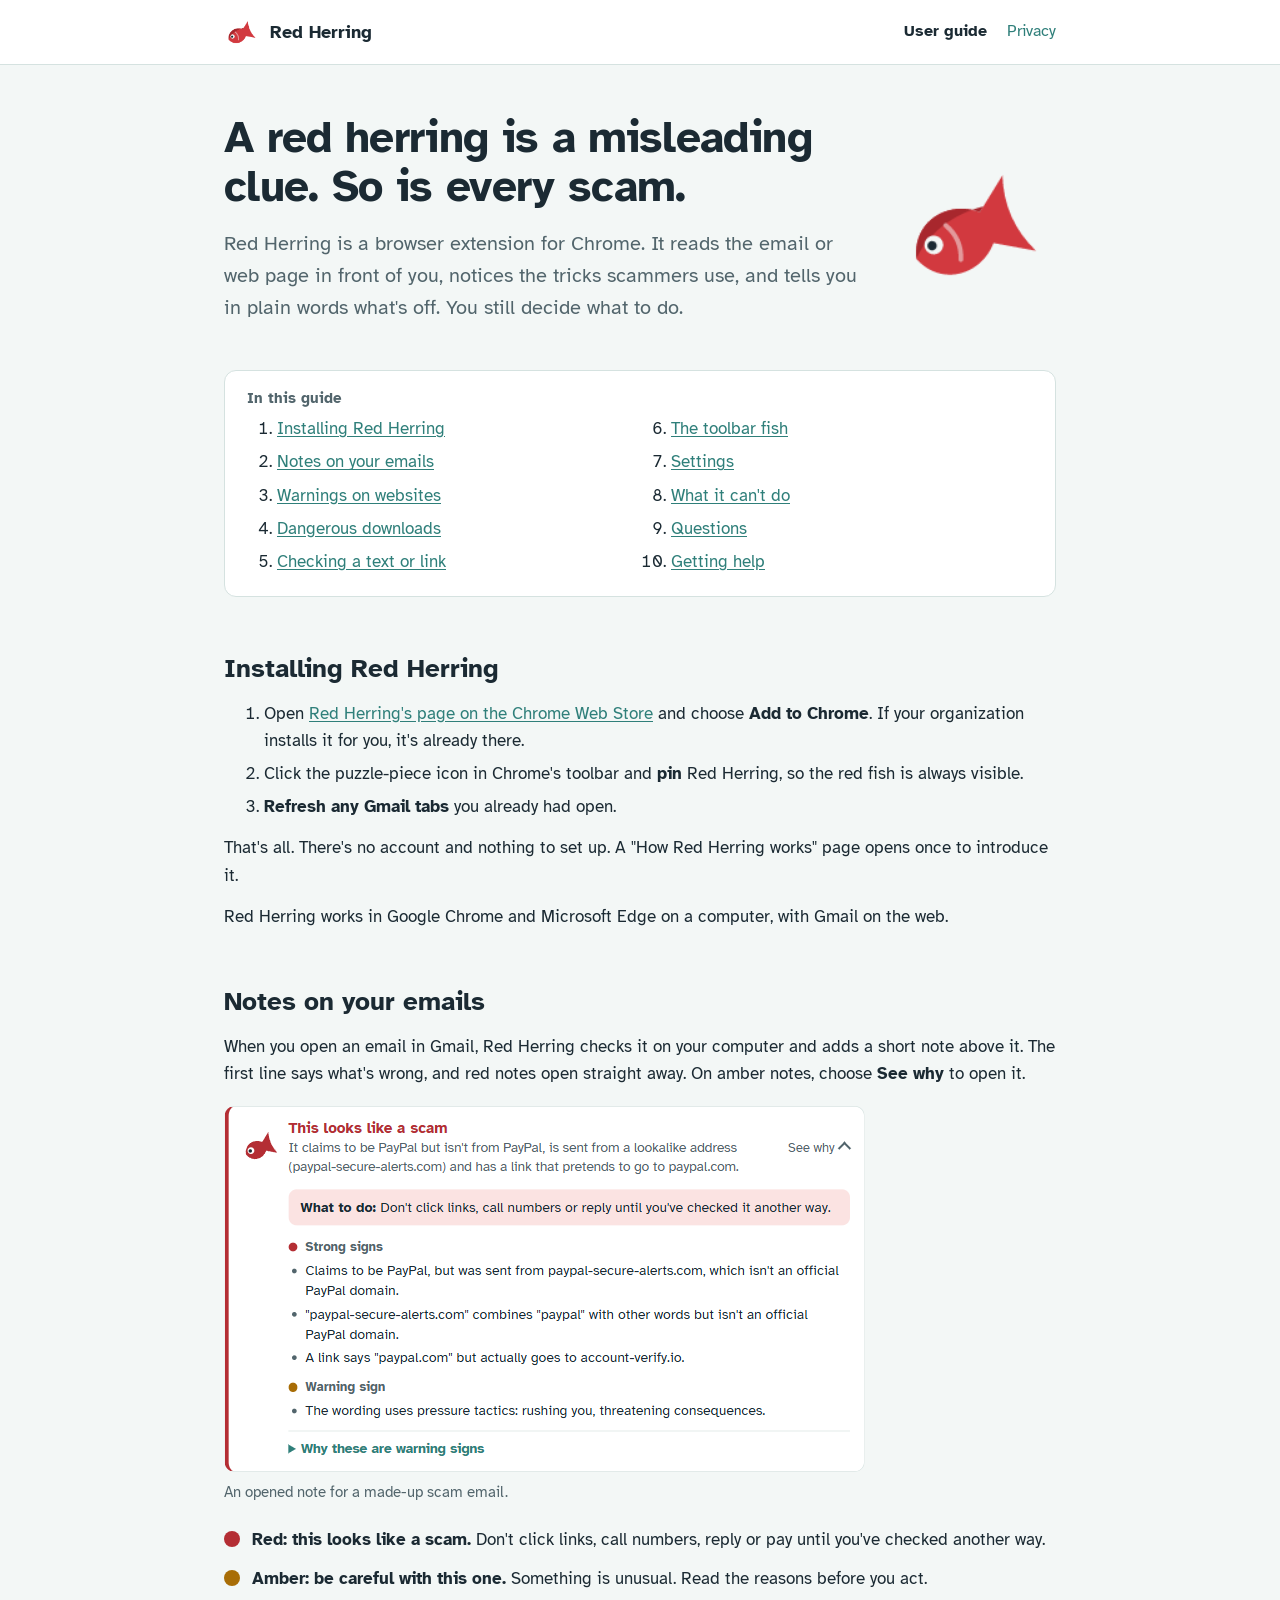
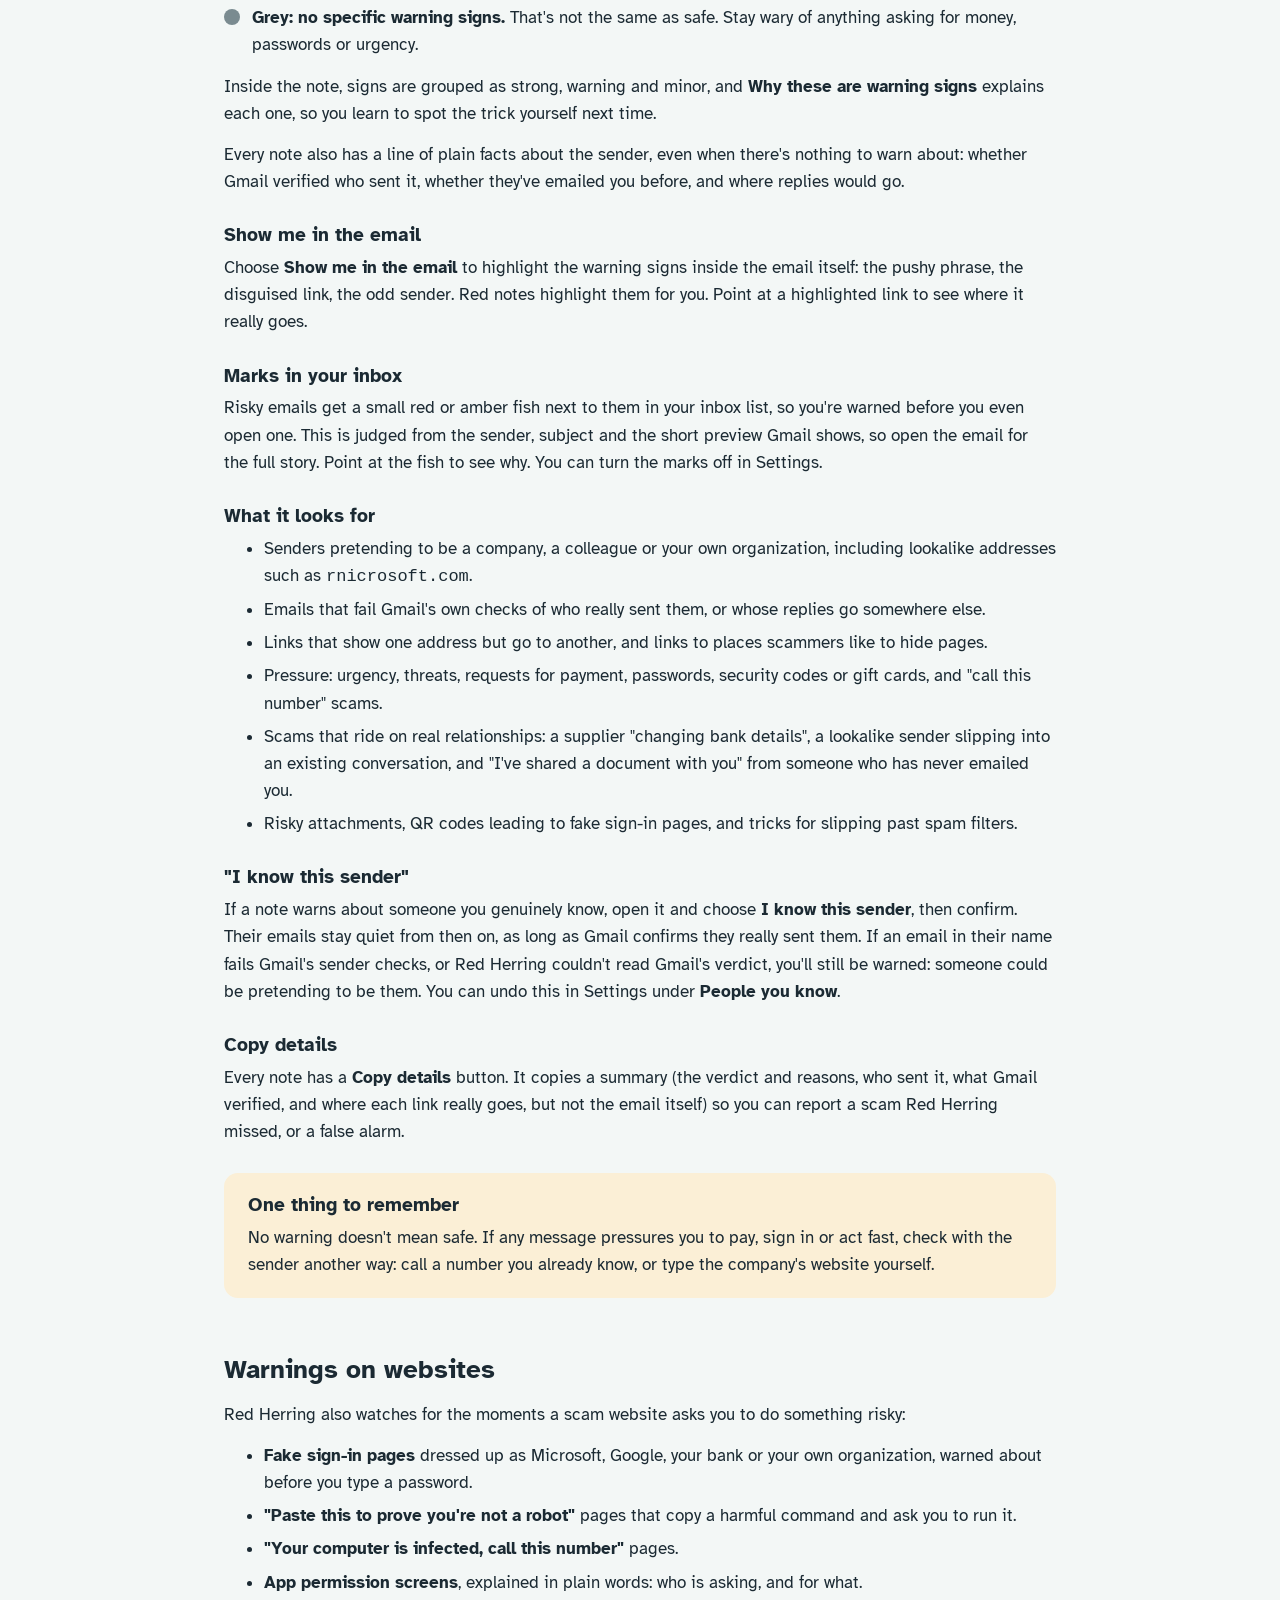
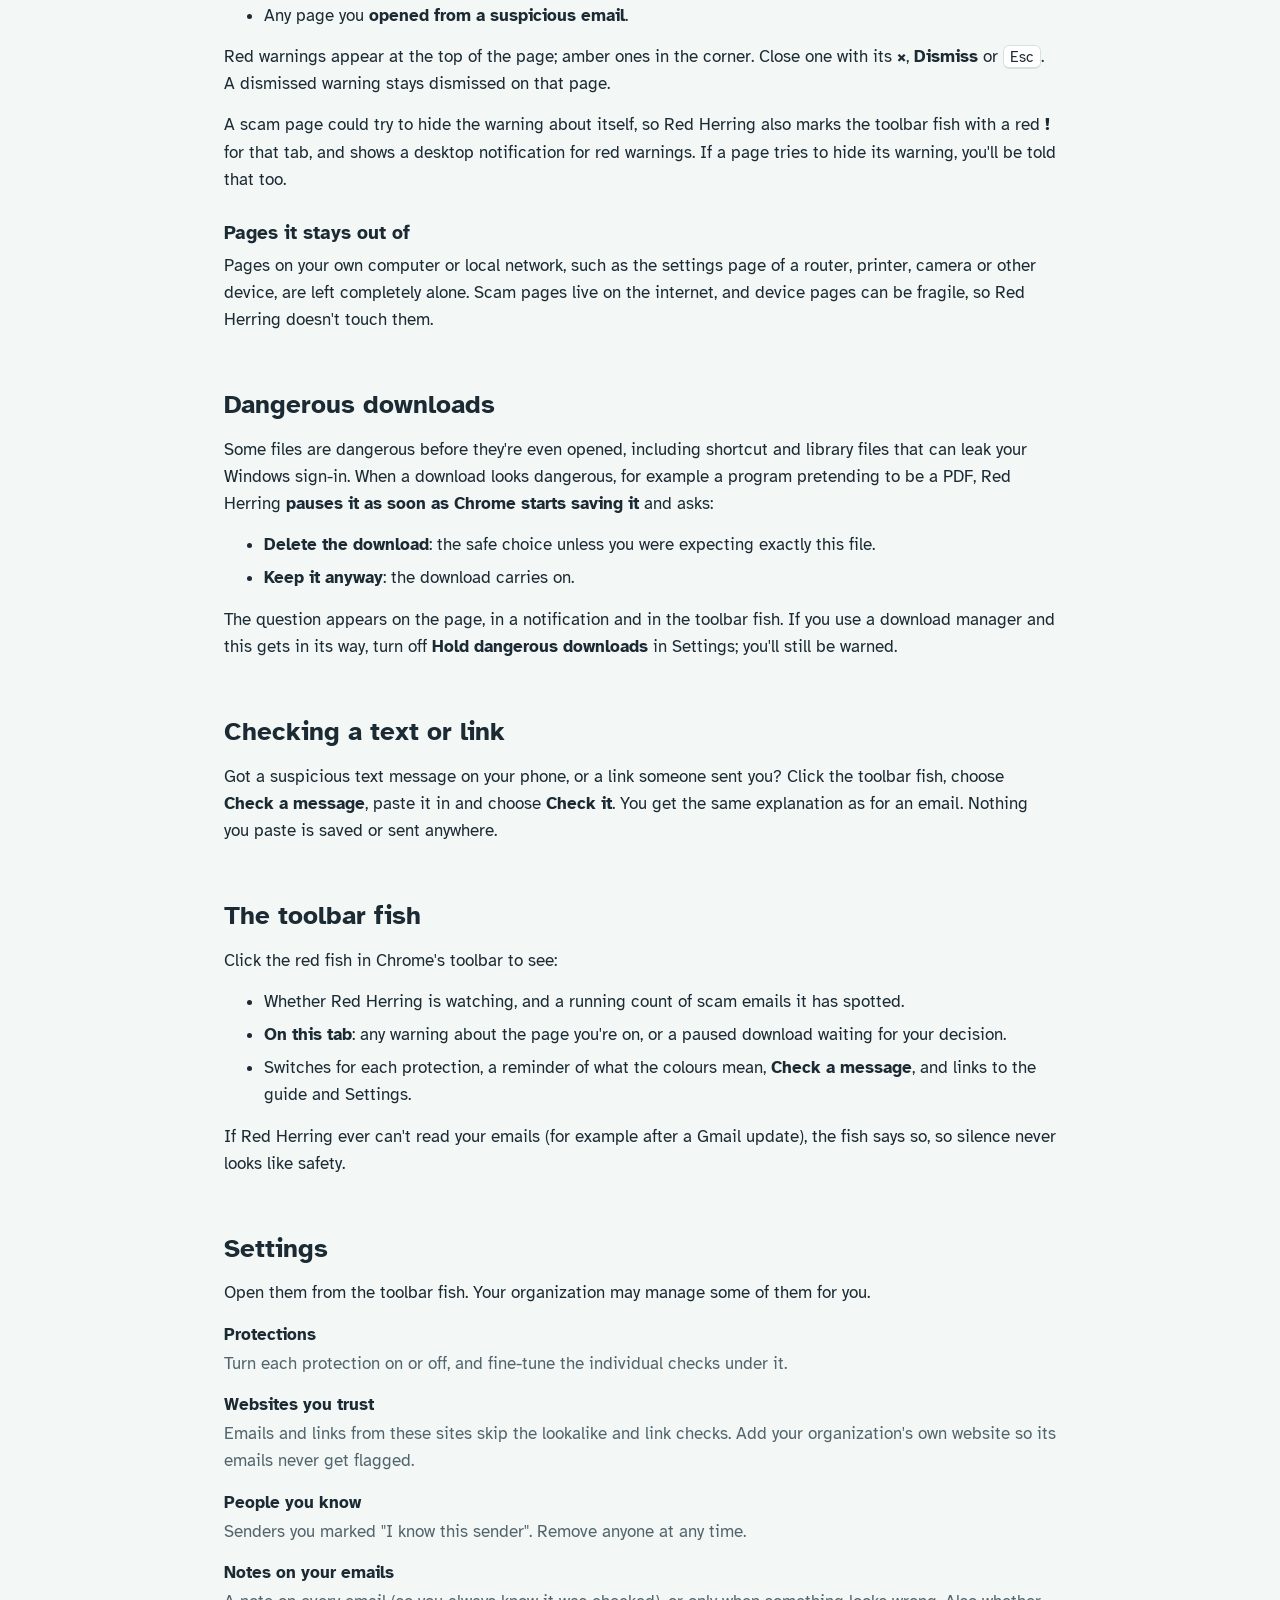
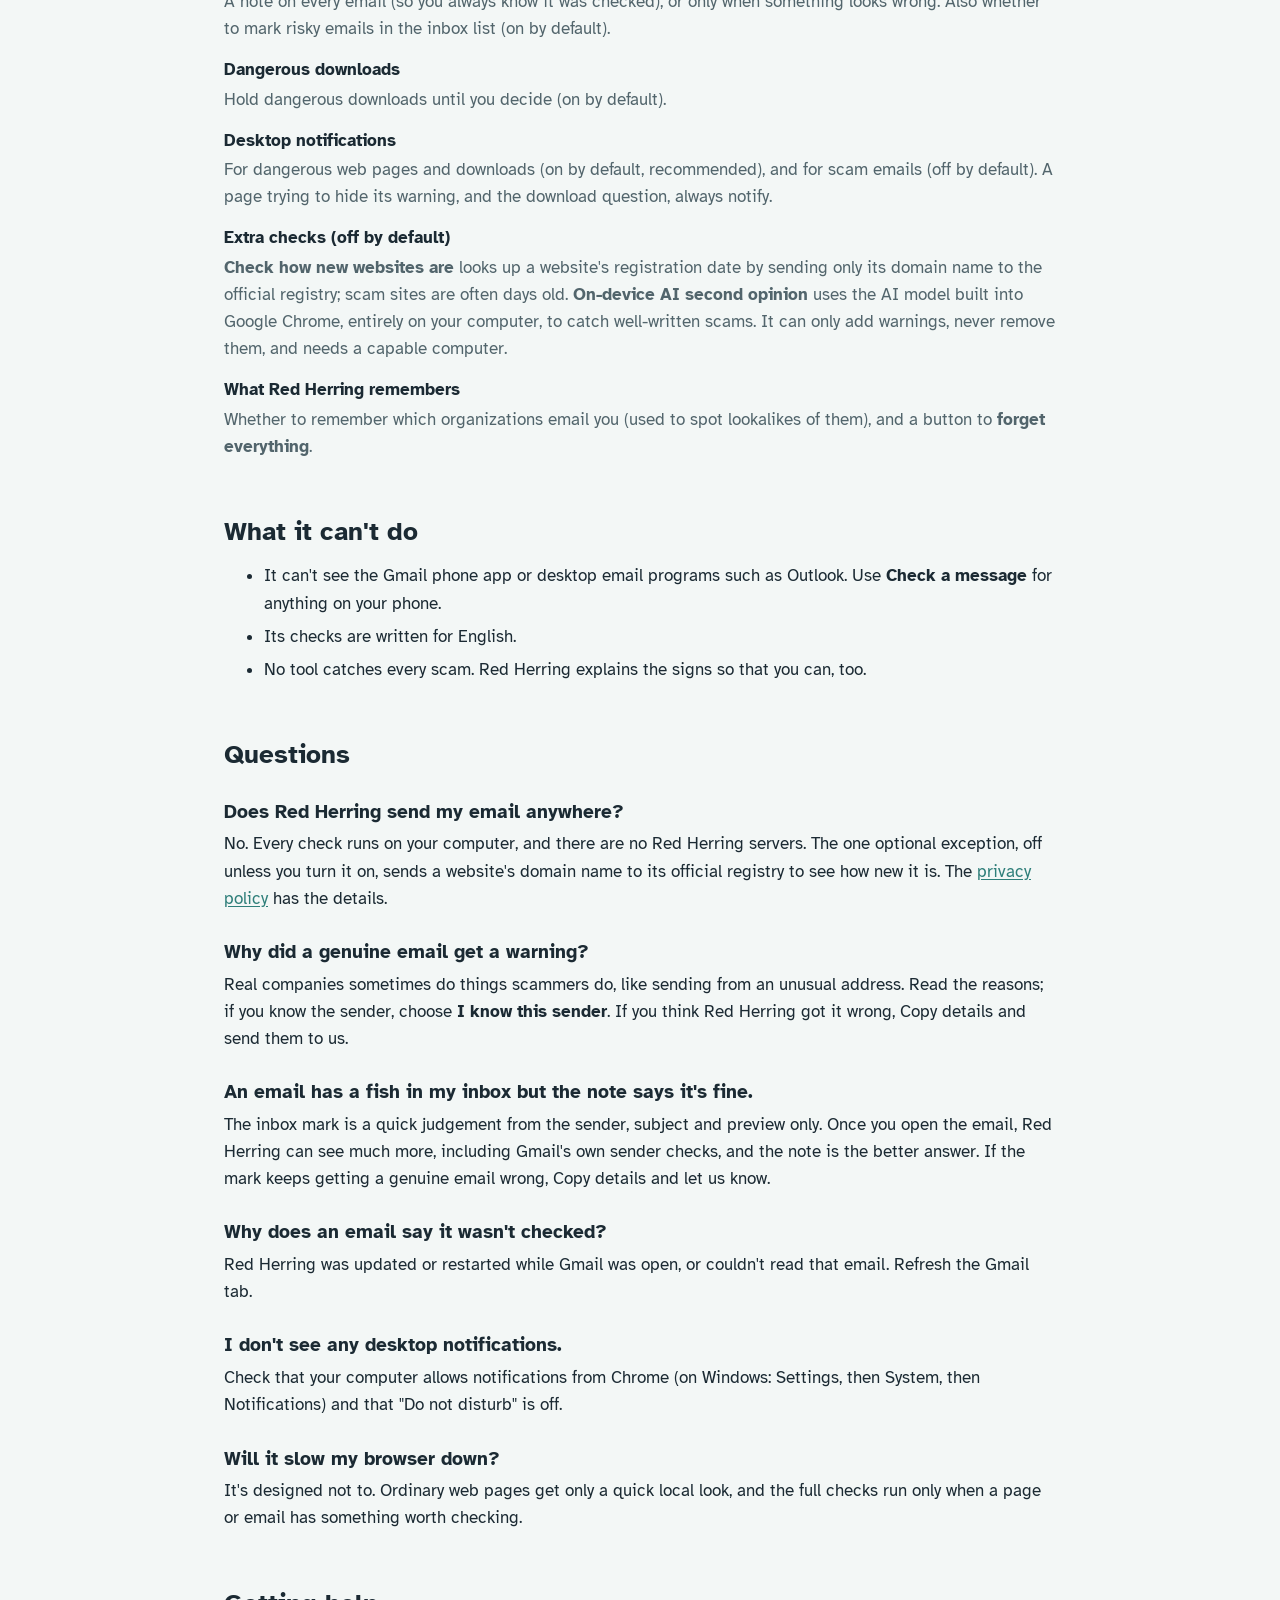
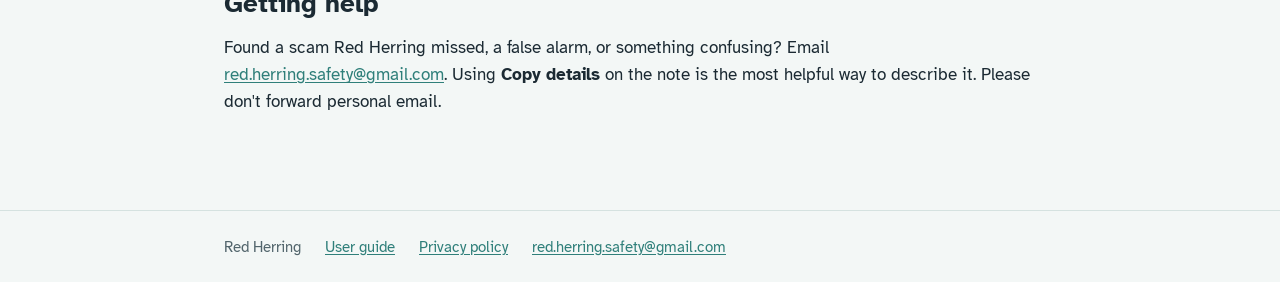
==== commit 48bc5b08: "Copy details now includes sender checks, reply-to and real link addresses" ====
--- a/index.html
+++ b/index.html
@@ -87,7 +87,7 @@
     <p>If a note warns about someone you genuinely know, open it and choose <strong>I know this sender</strong>, then confirm. Their emails stay quiet from then on, as long as Gmail confirms they really sent them. If an email in their name fails Gmail's sender checks, or Red Herring couldn't read Gmail's verdict, you'll still be warned: someone could be pretending to be them. You can undo this in Settings under <strong>People you know</strong>.</p>
 
     <h3>Copy details</h3>
-    <p>Every note has a <strong>Copy details</strong> button. It copies a short summary (the verdict, the domains involved and the reasons, but not the email itself) so you can report a scam Red Herring missed, or a false alarm.</p>
+    <p>Every note has a <strong>Copy details</strong> button. It copies a summary (the verdict and reasons, who sent it, what Gmail verified, and where each link really goes, but not the email itself) so you can report a scam Red Herring missed, or a false alarm.</p>
 
     <div class="callout">
       <h3>One thing to remember</h3>
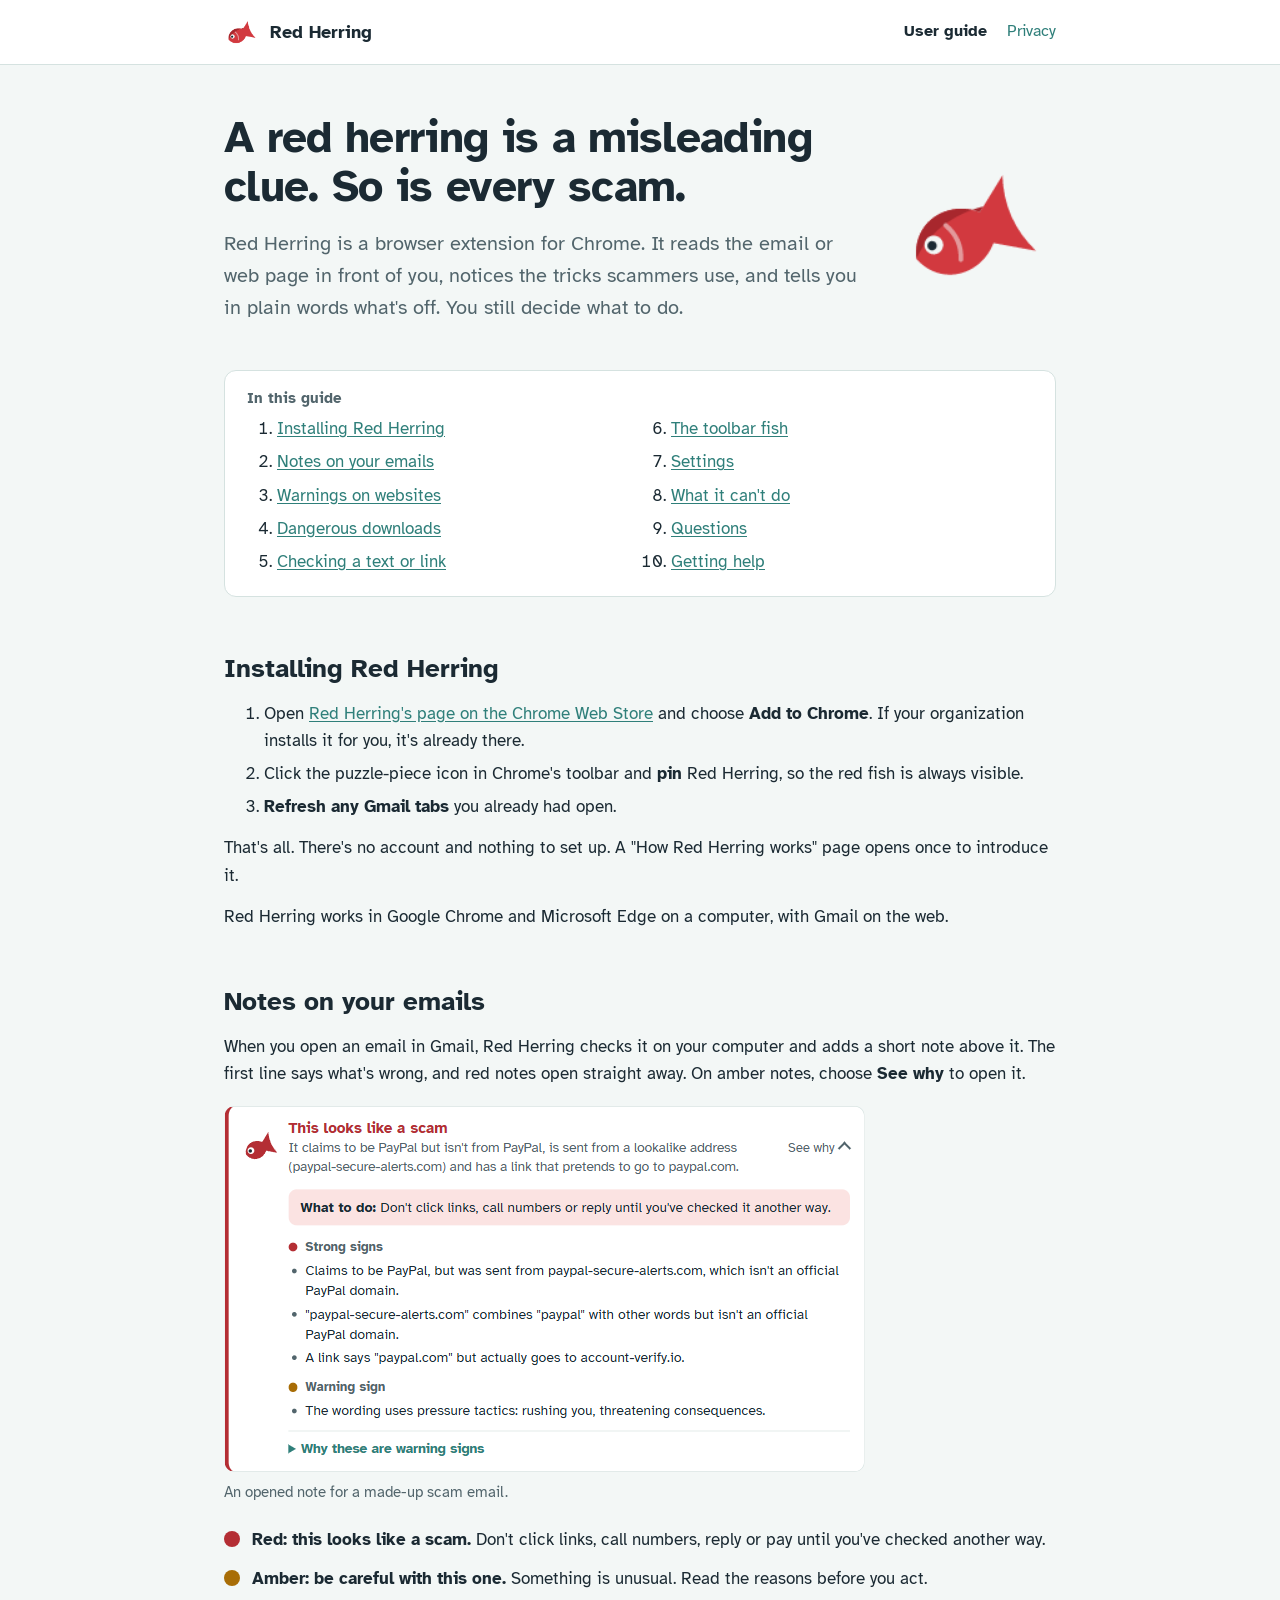
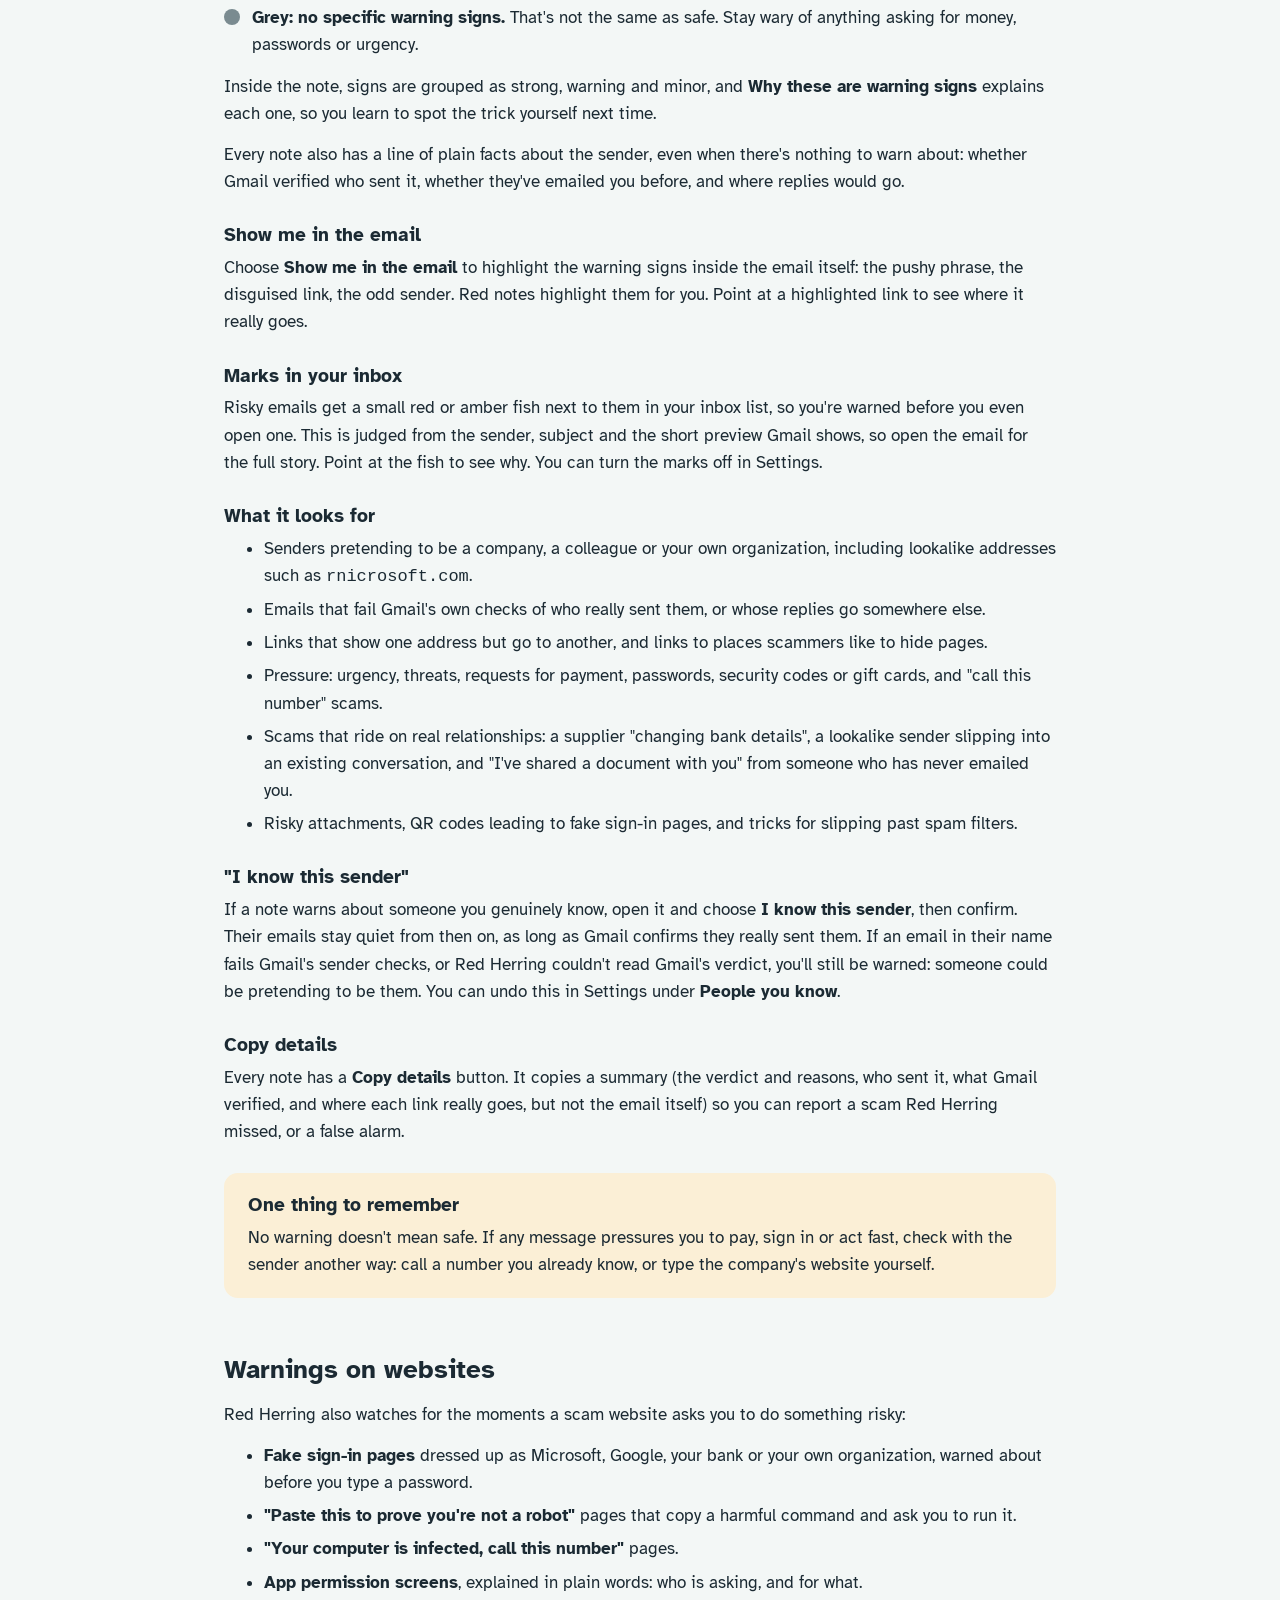
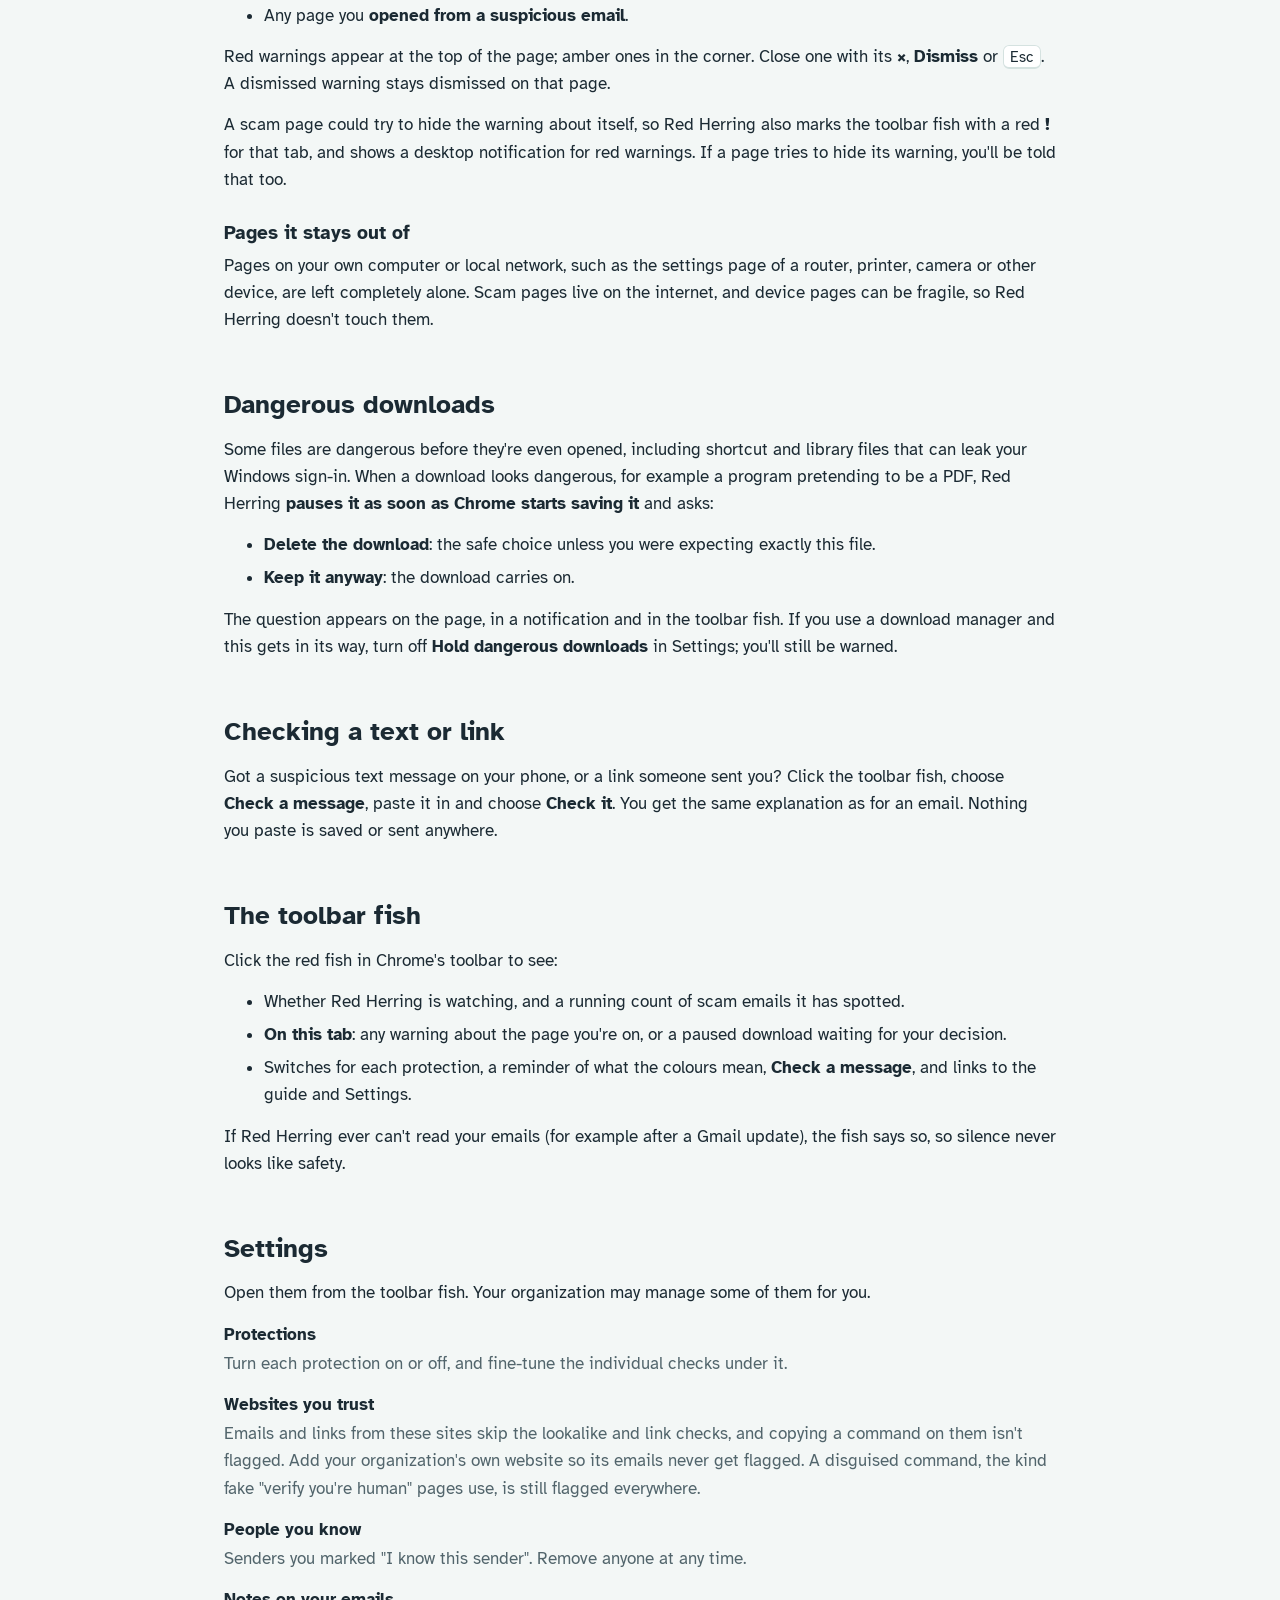
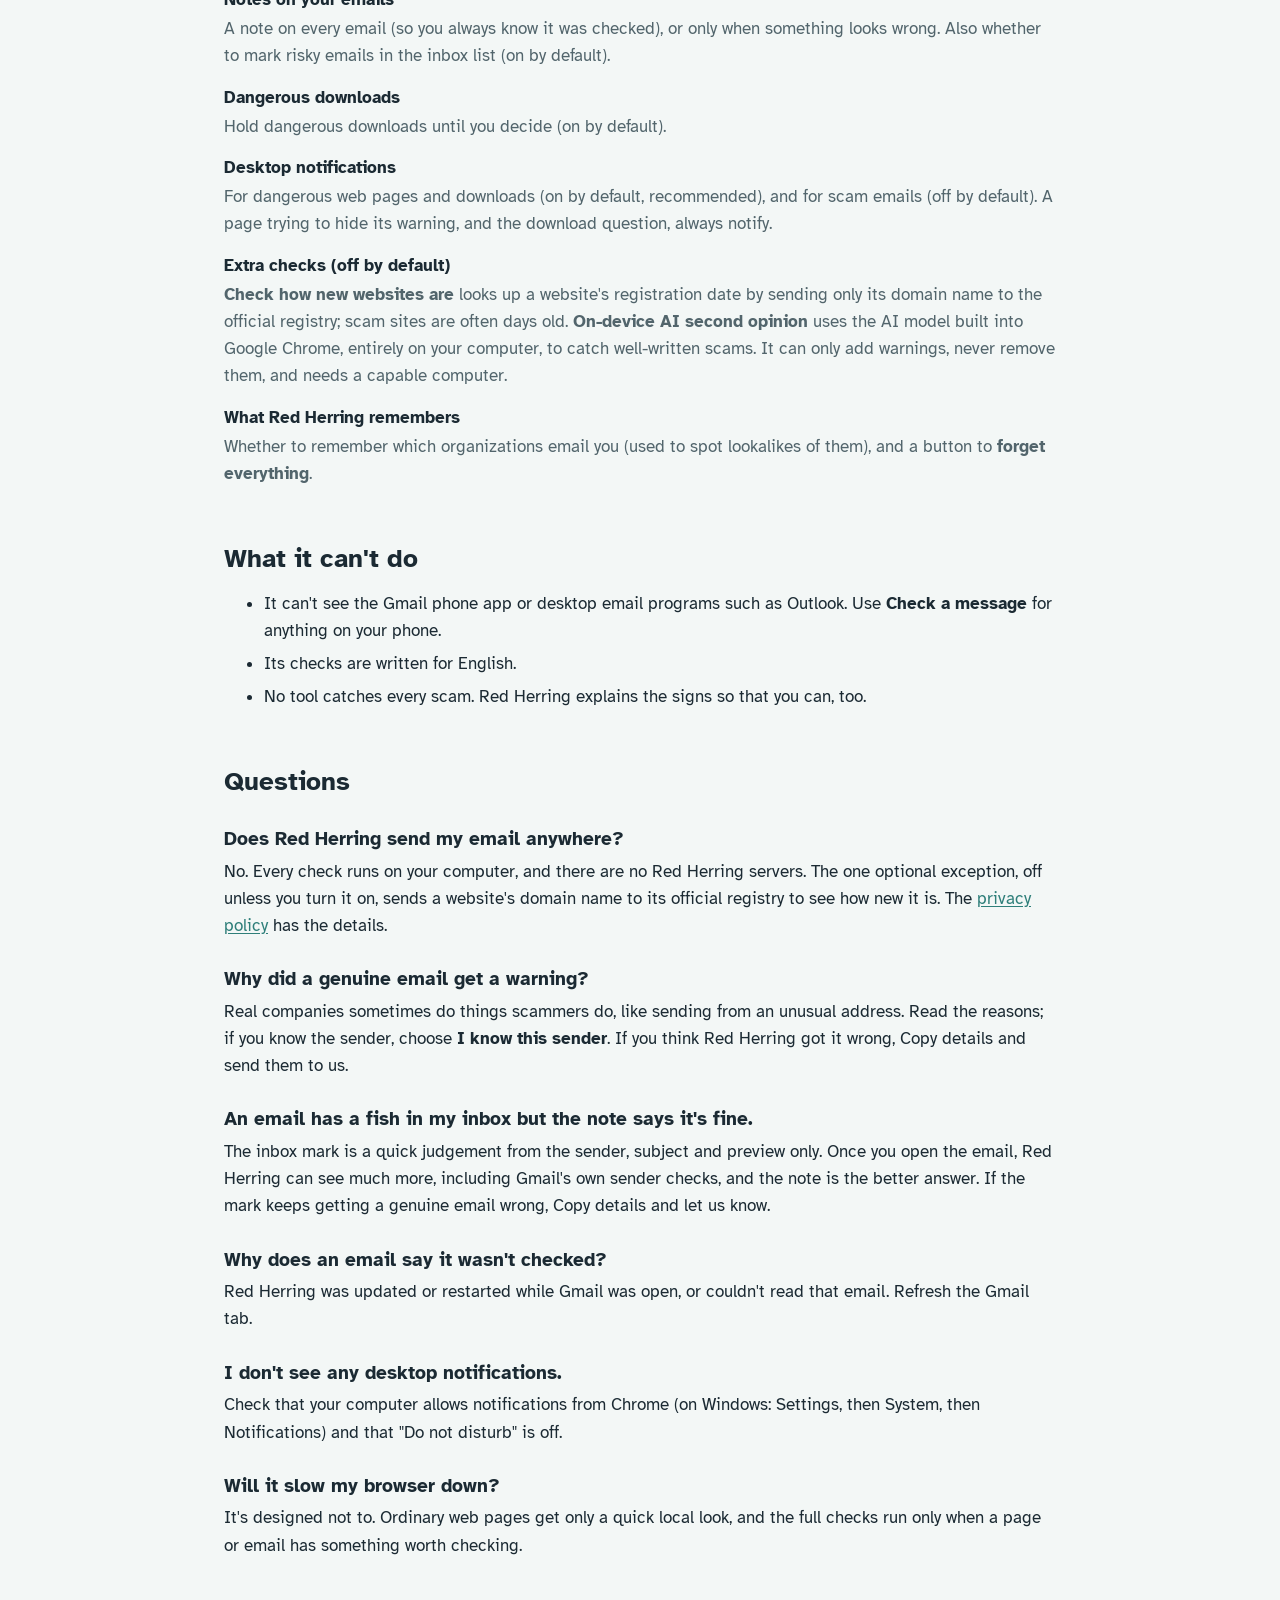
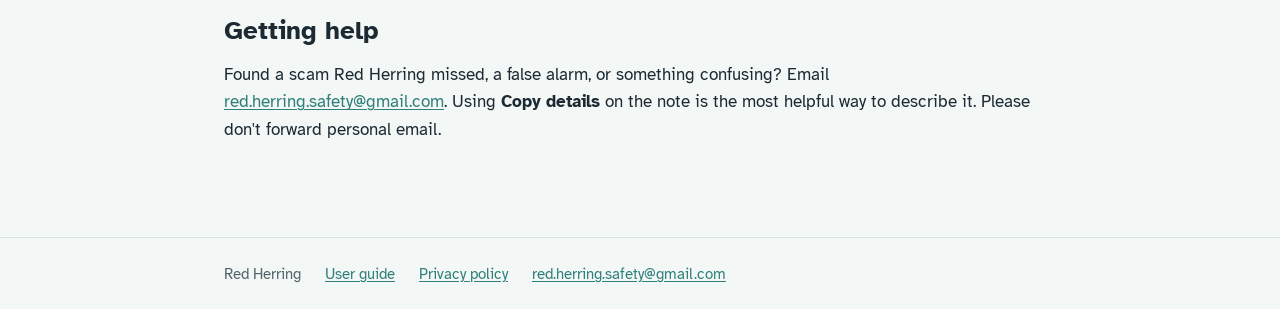
==== commit 88dcee4b: "Trusted websites: copying commands on them isn't flagged; disguised commands still are" ====
--- a/index.html
+++ b/index.html
@@ -134,7 +134,7 @@
       <dt>Protections</dt>
       <dd>Turn each protection on or off, and fine-tune the individual checks under it.</dd>
       <dt>Websites you trust</dt>
-      <dd>Emails and links from these sites skip the lookalike and link checks. Add your organization's own website so its emails never get flagged.</dd>
+      <dd>Emails and links from these sites skip the lookalike and link checks, and copying a command on them isn't flagged. Add your organization's own website so its emails never get flagged. A disguised command, the kind fake "verify you're human" pages use, is still flagged everywhere.</dd>
       <dt>People you know</dt>
       <dd>Senders you marked "I know this sender". Remove anyone at any time.</dd>
       <dt>Notes on your emails</dt>
